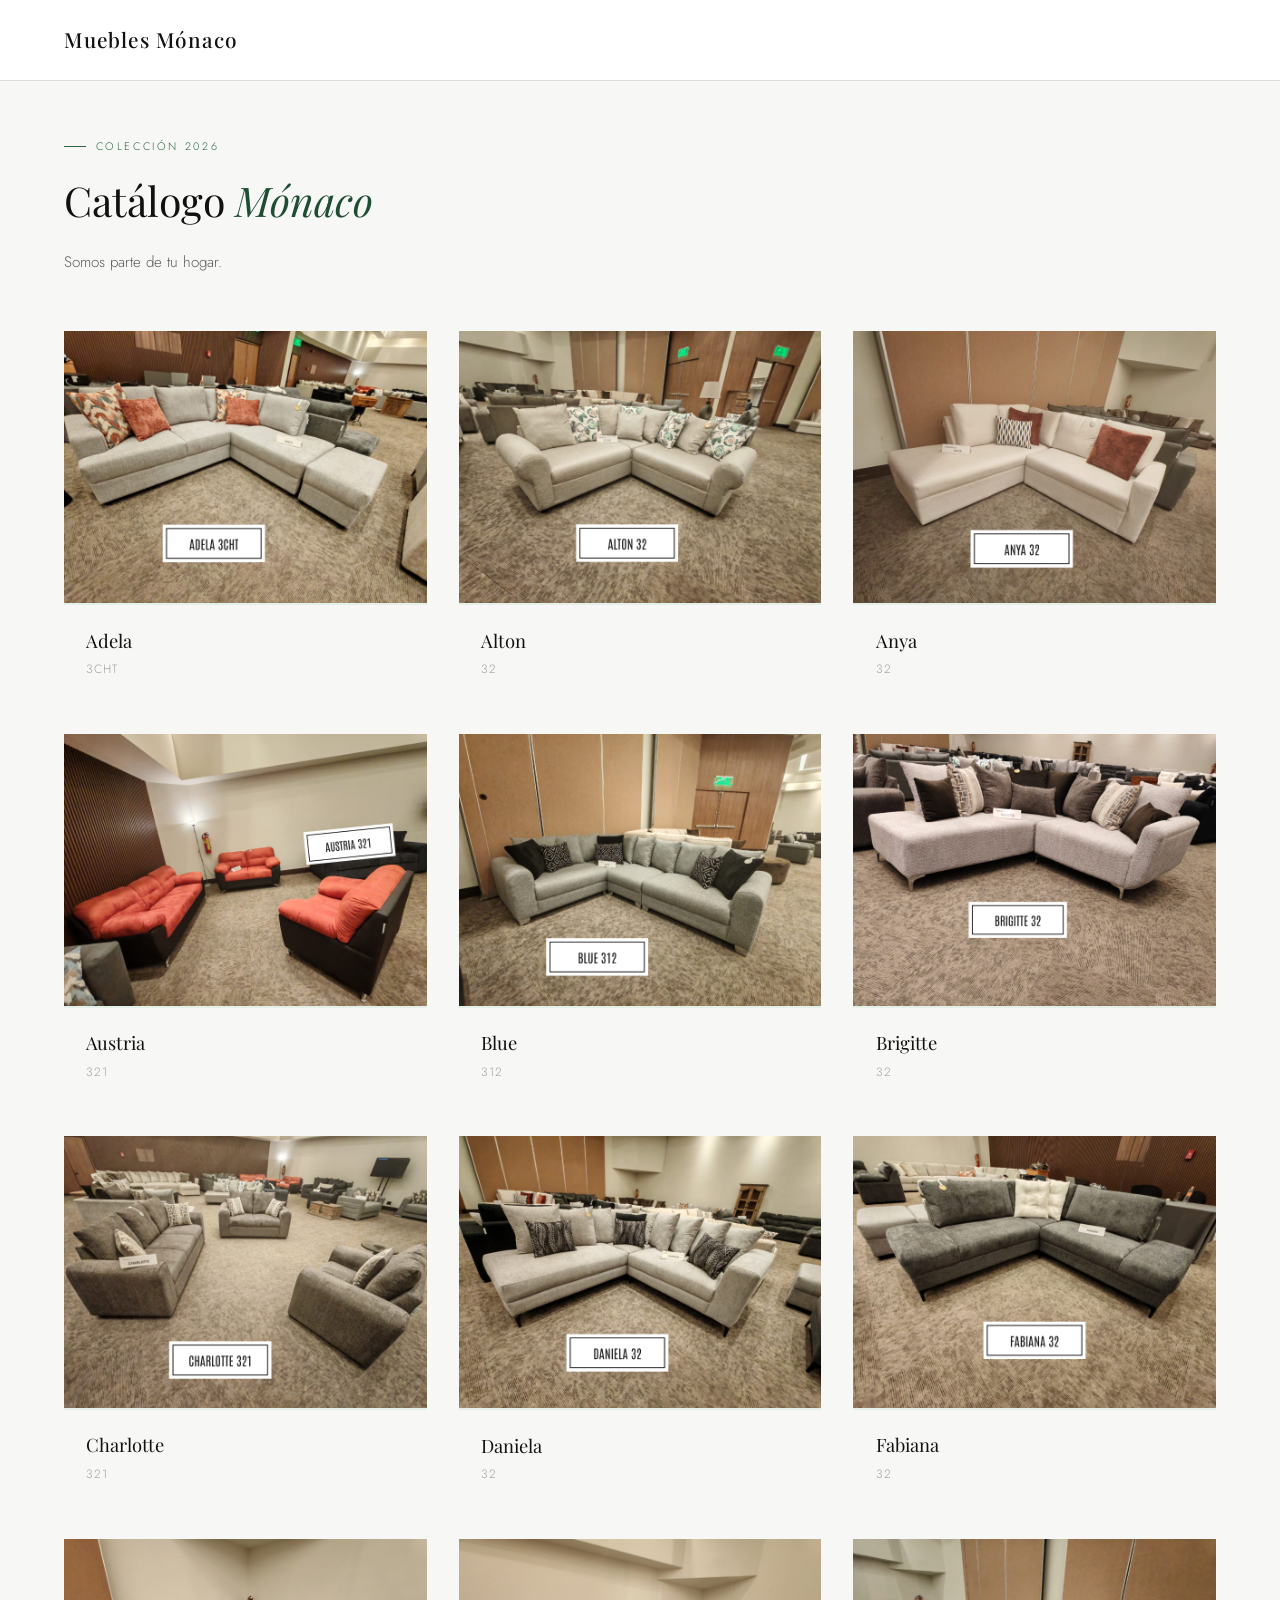
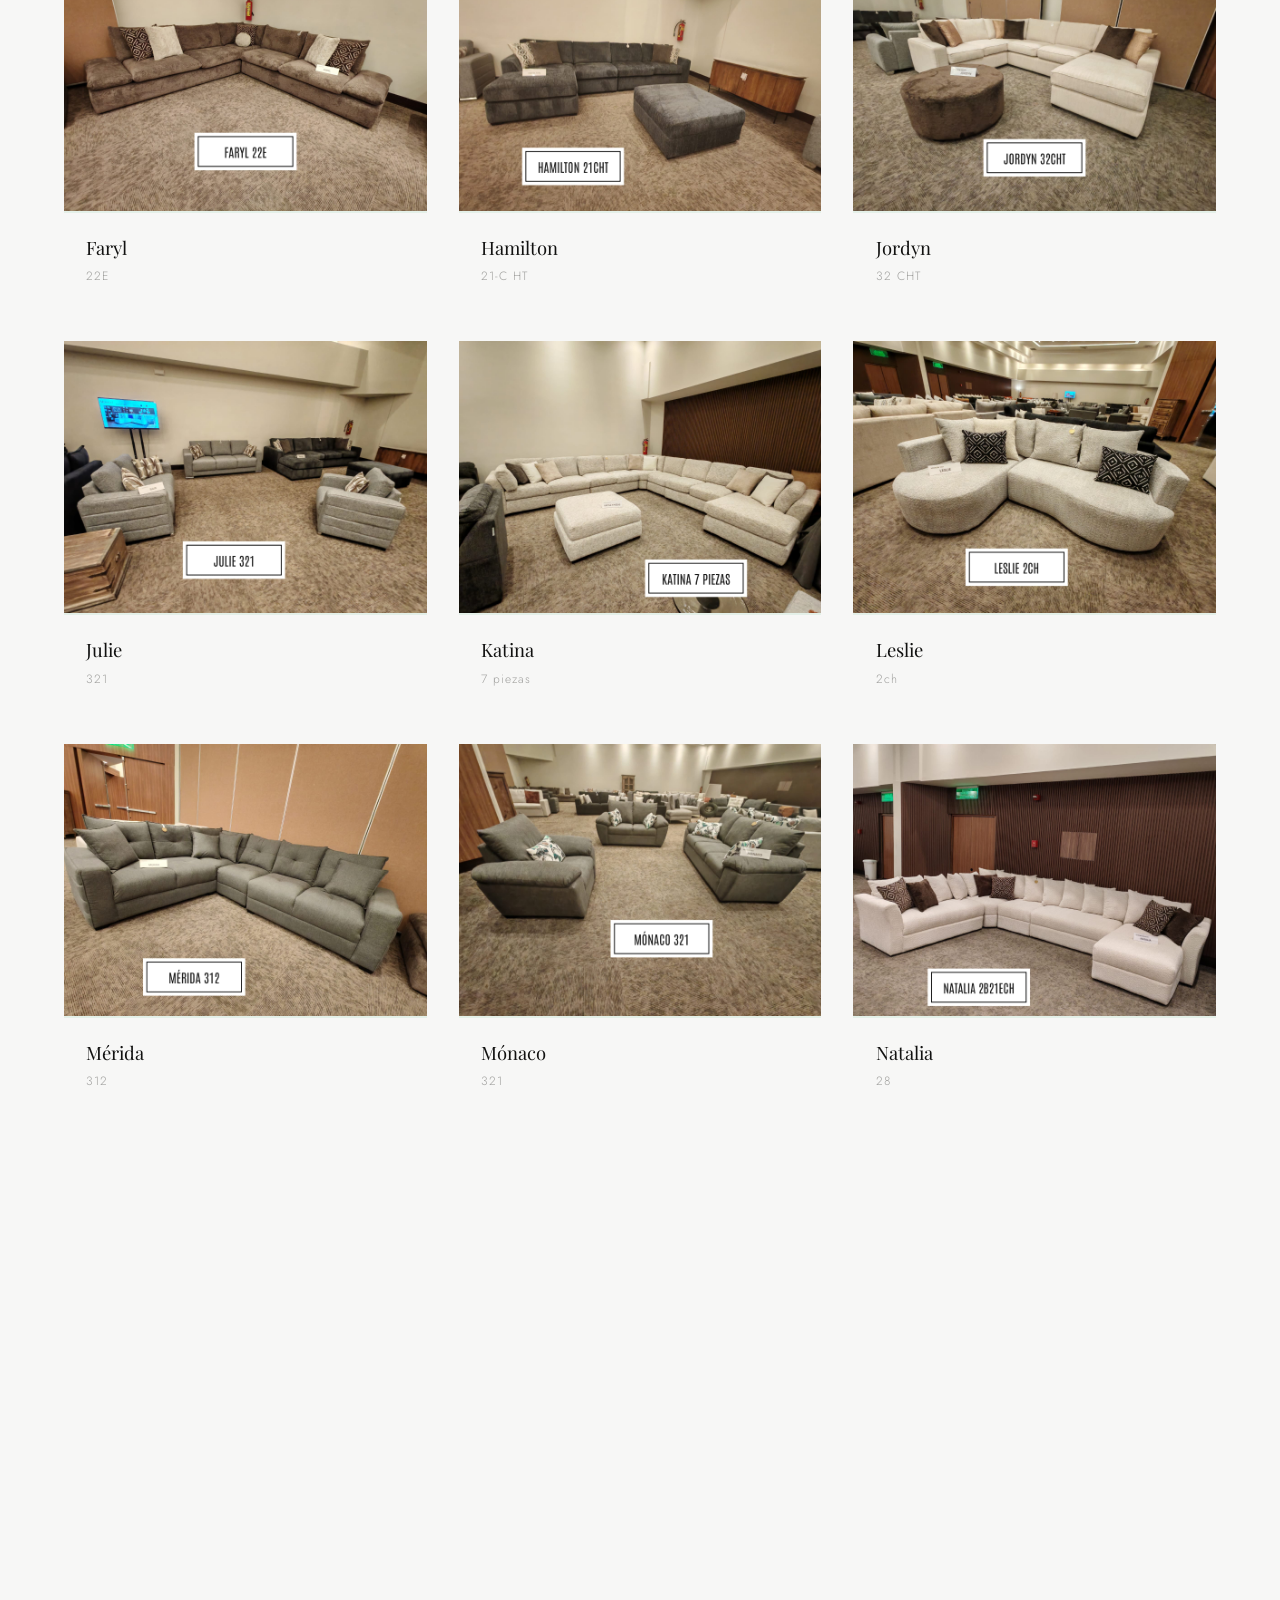
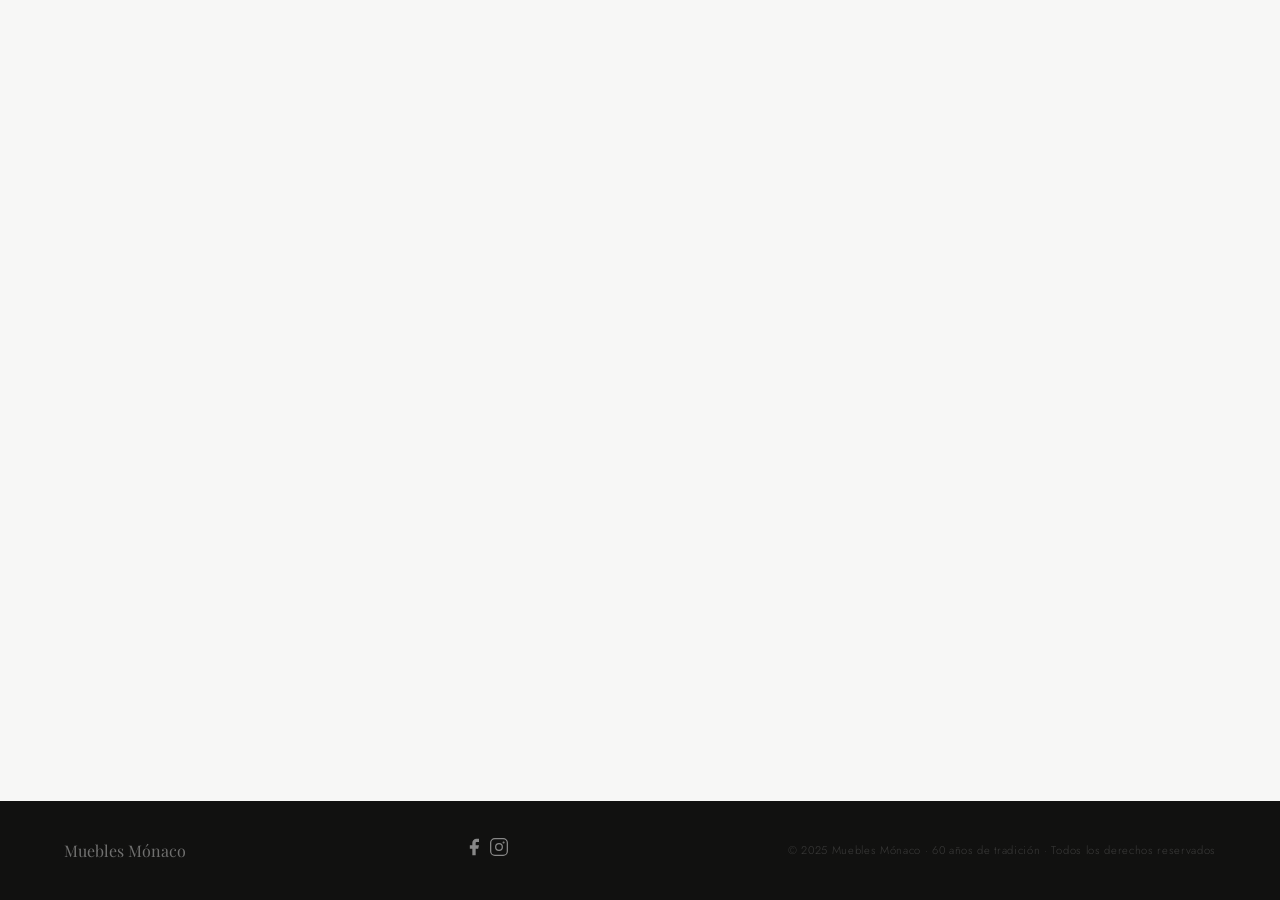
==== catalogo.html @ 95d3cda3 "subir página web" ====
<!DOCTYPE html>
<html lang="es">
<head>
  <meta charset="UTF-8"/>
  <meta name="viewport" content="width=device-width, initial-scale=1.0"/>
  <title>Catálogo — Muebles Mónaco</title>
  <link href="https://fonts.googleapis.com/css2?family=Playfair+Display:ital,wght@0,400;0,500;0,700;1,400;1,500&family=Jost:wght@200;300;400;500&display=swap" rel="stylesheet"/>
  <link rel="stylesheet" href="style.css">
  <style>
    .catalogo-page {
      padding: 8rem 5vw 5rem;
      background: var(--gray50);
    }
    .catalogo-page-header {
      margin-bottom: 3.5rem;
    }
    .productos-grid {
      display: grid;
      grid-template-columns: repeat(3, 1fr);
      gap: 2rem;
    }
    .prod-item {
      background: var(--white);
      overflow: hidden;
      transition: transform 0.3s, box-shadow 0.3s;
    }
    .prod-item:hover {
      transform: translateY(-4px);
      box-shadow: 0 12px 32px rgba(0,0,0,0.1);
    }
    .prod-item img {
      width: 100%;
      aspect-ratio: 4/3;
      object-fit: cover;
      display: block;
      transition: transform 0.5s;
    }
    .prod-item:hover img {
      transform: scale(1.04);
    }
    .prod-item-info {
      padding: 1.2rem 1.4rem 1.4rem;
      border-top: 2px solid var(--g100);
    }
    .prod-item-name {
      font-family: var(--font-display);
      font-size: 1.15rem;
      font-weight: 400;
      color: var(--black);
    }
    .prod-item-sub {
      font-size: 0.75rem;
      color: var(--gray400);
      letter-spacing: 0.08em;
      margin-top: 0.2rem;
    }
    @media (max-width: 900px) {
      .productos-grid { grid-template-columns: repeat(2, 1fr); }
    }
    @media (max-width: 500px) {
      .productos-grid { grid-template-columns: 1fr; }
    }
  </style>
</head>
<body>

  <nav id="navbar" class="scrolled">
    <a href="index.html" class="nav-logo">
      <img src="1776305229606_image.png" alt="Muebles Mónaco"
           onerror="this.style.display='none';this.nextElementSibling.style.display='block'"/>
      <span class="nav-logo-text" style="display:none">Muebles Mónaco</span>
    </a>
    <ul class="nav-links">
      <li><a href="index.html">Inicio</a></li>
      <li><a href="catalogo.html">Catálogo</a></li>
      <li><a href="contacto.html">Contáctanos</a></li>
    </ul>
  </nav>

  <div class="catalogo-page">
    <div class="catalogo-page-header reveal">
      <p class="section-tag">Colección 2026</p>
      <h1 class="section-h">Catálogo <em>Mónaco</em></h1>
      <p style="color:var(--gray600); margin-top:0.8rem; font-size:0.95rem;">
        Somos parte de tu hogar.
      </p>
    </div>

    <div class="productos-grid">

      <div class="prod-item reveal">
        <img src="img/Adela 3CHT.jpeg" alt="Adela 3CHT"/>
        <div class="prod-item-info">
          <div class="prod-item-name">Adela</div>
          <div class="prod-item-sub">3CHT</div>
        </div>
      </div>

      <div class="prod-item reveal d1">
        <img src="img/Alton 32.jpeg" alt="Alton 32"/>
        <div class="prod-item-info">
          <div class="prod-item-name">Alton</div>
          <div class="prod-item-sub">32</div>
        </div>
      </div>

      <div class="prod-item reveal d2">
        <img src="img/Anya 32.jpeg" alt="Anya 32"/>
        <div class="prod-item-info">
          <div class="prod-item-name">Anya</div>
          <div class="prod-item-sub">32</div>
        </div>
      </div>

      <div class="prod-item reveal">
        <img src="img/Austria 321.jpeg" alt="Austria 321"/>
        <div class="prod-item-info">
          <div class="prod-item-name">Austria</div>
          <div class="prod-item-sub">321</div>
        </div>
      </div>

      <div class="prod-item reveal d1">
        <img src="img/Blue 312.jpeg" alt="Blue 312"/>
        <div class="prod-item-info">
          <div class="prod-item-name">Blue</div>
          <div class="prod-item-sub">312</div>
        </div>
      </div>

      <div class="prod-item reveal d2">
        <img src="img/Brigitte 32.jpeg" alt="Brigitte 32"/>
        <div class="prod-item-info">
          <div class="prod-item-name">Brigitte</div>
          <div class="prod-item-sub">32</div>
        </div>
      </div>

      <div class="prod-item reveal">
        <img src="img/Charlotte-321.jpeg" alt="Charlotte 321"/>
        <div class="prod-item-info">
          <div class="prod-item-name">Charlotte</div>
          <div class="prod-item-sub">321</div>
        </div>
      </div>

      <div class="prod-item reveal d1">
        <img src="img/Daniela 32.jpeg" alt="Daniela 32"/>
        <div class="prod-item-info">
          <div class="prod-item-name">Daniela</div>
          <div class="prod-item-sub">32</div>
        </div>
      </div>

      <div class="prod-item reveal d2">
        <img src="img/Fabiana 32.jpeg" alt="Fabiana 32"/>
        <div class="prod-item-info">
          <div class="prod-item-name">Fabiana</div>
          <div class="prod-item-sub">32</div>
        </div>
      </div>

      <div class="prod-item reveal">
        <img src="img/Faryl 22E.jpeg" alt="Faryl 22E"/>
        <div class="prod-item-info">
          <div class="prod-item-name">Faryl</div>
          <div class="prod-item-sub">22E</div>
        </div>
      </div>

      <div class="prod-item reveal d1">
        <img src="img/Hamilton-21-CHT.jpeg" alt="Hamilton 21-C HT"/>
        <div class="prod-item-info">
          <div class="prod-item-name">Hamilton</div>
          <div class="prod-item-sub">21-C HT</div>
        </div>
      </div>

      <div class="prod-item reveal d2">
        <img src="img/Jordyn 32 CHT.jpeg" alt="Jordyn 32 CHT"/>
        <div class="prod-item-info">
          <div class="prod-item-name">Jordyn</div>
          <div class="prod-item-sub">32 CHT</div>
        </div>
      </div>

      <div class="prod-item reveal">
        <img src="img/Julie 321.jpeg" alt="Julie 321"/>
        <div class="prod-item-info">
          <div class="prod-item-name">Julie</div>
          <div class="prod-item-sub">321</div>
        </div>
      </div>

      <div class="prod-item reveal d1">
        <img src="img/Katina 7 piezas.jpeg" alt="Katina 7 piezas"/>
        <div class="prod-item-info">
          <div class="prod-item-name">Katina</div>
          <div class="prod-item-sub">7 piezas</div>
        </div>
      </div>

      <div class="prod-item reveal d2">
        <img src="img/Leslie-2ch.jpeg" alt="Leslie 2ch"/>
        <div class="prod-item-info">
          <div class="prod-item-name">Leslie</div>
          <div class="prod-item-sub">2ch</div>
        </div>
      </div>

      <div class="prod-item reveal">
        <img src="img/Merida 312.jpeg" alt="Merida 312"/>
        <div class="prod-item-info">
          <div class="prod-item-name">Mérida</div>
          <div class="prod-item-sub">312</div>
        </div>
      </div>

      <div class="prod-item reveal d1">
        <img src="img/Mónaco 321.jpeg" alt="Mónaco 321"/>
        <div class="prod-item-info">
          <div class="prod-item-name">Mónaco</div>
          <div class="prod-item-sub">321</div>
        </div>
      </div>

      <div class="prod-item reveal d2">
        <img src="img/Natalia 2B.jpeg" alt="Natalia 28"/>
        <div class="prod-item-info">
          <div class="prod-item-name">Natalia</div>
          <div class="prod-item-sub">28</div>
        </div>
      </div>

      <div class="prod-item reveal">
        <img src="img/Nora 32.jpeg" alt="Nora 32"/>
        <div class="prod-item-info">
          <div class="prod-item-name">Nora</div>
          <div class="prod-item-sub">32</div>
        </div>
      </div>

      <div class="prod-item reveal d1">
        <img src="img/Nuria 32.jpeg" alt="Nuria 32"/>
        <div class="prod-item-info">
          <div class="prod-item-name">Nuria</div>
          <div class="prod-item-sub">32</div>
        </div>
      </div>

      <div class="prod-item reveal">
        <img src="img/Paris 32.jpeg" alt="Paris 32"/>
        <div class="prod-item-info">
          <div class="prod-item-name">Paris</div>
          <div class="prod-item-sub">32</div>
        </div>
      </div>

      <div class="prod-item reveal d1">
        <img src="img/Peralta 321.jpeg" alt="Peralta 321"/>
        <div class="prod-item-info">
          <div class="prod-item-name">Peralta</div>
          <div class="prod-item-sub">321</div>
        </div>
      </div>

      <div class="prod-item reveal d2">
        <img src="img/Selene 32.jpeg" alt="Selene 32"/>
        <div class="prod-item-info">
          <div class="prod-item-name">Selene</div>
          <div class="prod-item-sub">32</div>
        </div>
      </div>

      <div class="prod-item reveal">
        <img src="img/Sky 321.jpeg" alt="Sky 321"/>
        <div class="prod-item-info">
          <div class="prod-item-name">Sky</div>
          <div class="prod-item-sub">321</div>
        </div>
      </div>

      <div class="prod-item reveal d1">
        <img src="img/Stella 3CH.jpeg" alt="Stella 3CH"/>
        <div class="prod-item-info">
          <div class="prod-item-name">Stella</div>
          <div class="prod-item-sub">3CH</div>
        </div>
      </div>

      <div class="prod-item reveal d2">
        <img src="img/Victoria 33.jpeg" alt="Victoria 33"/>
        <div class="prod-item-info">
          <div class="prod-item-name">Victoria</div>
          <div class="prod-item-sub">33</div>
        </div>
      </div>

    </div>
  </div>

  <footer>
    <div class="foot-logo">
      <img src="1776305229606_image.png" alt="Muebles Mónaco"
           onerror="this.style.display='none';this.nextElementSibling.style.display='block'"/>
      <span class="foot-logo-txt" style="display:none">Muebles Mónaco</span>
    </div>
    <div class="foot-social">
      <a href="https://facebook.com/mueblesmonaco" target="_blank">
        <svg viewBox="0 0 24 24" width="20" fill="white" opacity="0.5">
          <path d="M18 2h-3a5 5 0 00-5 5v3H7v4h3v8h4v-8h3l1-4h-4V7a1 1 0 011-1h3z"/>
        </svg>
      </a>
      <a href="https://instagram.com/mueblesmonaco" target="_blank">
        <svg viewBox="0 0 24 24" width="20" fill="none" stroke="white" stroke-width="1.5" opacity="0.5">
          <rect x="2" y="2" width="20" height="20" rx="5"/>
          <circle cx="12" cy="12" r="4"/>
          <circle cx="17.5" cy="6.5" r="0.5" fill="white"/>
        </svg>
      </a>
    </div>
    <p class="foot-copy">© 2025 Muebles Mónaco · 60 años de tradición · Todos los derechos reservados</p>
  </footer>

  <script>
    const navbar = document.getElementById('navbar');
    window.addEventListener('scroll', () => {
      navbar.classList.toggle('scrolled', window.scrollY > 60);
    });
    const obs = new IntersectionObserver(entries => {
      entries.forEach(e => {
        if (e.isIntersecting) { e.target.classList.add('visible'); obs.unobserve(e.target); }
      });
    }, { threshold: 0.1 });
    document.querySelectorAll('.reveal').forEach(el => obs.observe(el));
  </script>

</body>
</html>
---- style.css ----
:root {
      --g900: #0f2318;
      --g800: #1a3a28;
      --g700: #1f4d32;
      --g600: #2d6642;
      --g500: #3a7d52;
      --g400: #5a9e72;
      --g200: #b4d4be;
      --g100: #e4f0e8;
      --g050: #f4f9f5;
      --gray50: #f7f7f6;
      --gray100: #efefed;
      --gray200: #dedcda;
      --gray400: #a0a09e;
      --gray600: #5c5c5a;
      --gray800: #2a2a28;
      --black: #111110;
      --font-display: 'Playfair Display', serif;
      --font-body: 'Jost', sans-serif;
      --ease: cubic-bezier(0.4, 0, 0.2, 1);
      --ease-out: cubic-bezier(0, 0, 0.2, 1);
    }
    *, *::before, *::after { margin: 0; padding: 0; box-sizing: border-box; }
    html { scroll-behavior: smooth; }
    body {
      background: var(--white);
      color: var(--black);
      font-family: var(--font-body);
      font-weight: 300;
      line-height: 1.7;
      overflow-x: hidden;
    }
    img { display: block; max-width: 100%; }
    a { text-decoration: none; color: inherit; }

    /* CURSOR */
    .cursor {
      width: 8px; height: 8px;
      background: var(--g600);
      border-radius: 50%;
      position: fixed;
      pointer-events: none;
      z-index: 9999;
      transform: translate(-50%, -50%);
      transition: width 0.25s var(--ease), height 0.25s var(--ease), background 0.25s;
    }
    .cursor.grow { width: 40px; height: 40px; background: rgba(42,102,66,0.15); }

    /* NAV */
    nav {
      position: fixed; top: 0; left: 0; right: 0;
      z-index: 500;
      display: flex; align-items: center; justify-content: space-between;
      padding: 1.4rem 5vw;
      background: rgba(255,255,255,0.97);
      box-shadow: 0 1px 0 var(--gray200);
      transition: background 0.4s, box-shadow 0.4s, padding 0.4s;
    }
    nav.scrolled {
      background: rgba(255,255,255,0.97);
      backdrop-filter: blur(16px);
      box-shadow: 0 1px 0 var(--gray200);
      padding: 0.85rem 5vw;
    }
    .nav-logo img { height: 42px; width: auto; filter: brightness(0) invert(1);}
    .nav-logo-text {
      font-family: var(--font-display);
      font-size: 1.3rem;
      font-weight: 500;
      color: var(--white);
      letter-spacing: 0.04em;
    }
    nav.scrolled .nav-logo-text { color: var(--g800); }
    .nav-links { display: flex; gap: 3rem; list-style: none; }
    .nav-links a {
      font-size: 0.76rem;
      font-weight: 400;
      letter-spacing: 0.18em;
      text-transform: uppercase;
      color: rgba(255,255,255,0.85);
      transition: color 0.25s;
      position: relative;
    }
    nav.scrolled .nav-links a { color: var(--gray600); }
    .nav-links a::after {
      content: '';
      position: absolute; bottom: -4px; left: 0;
      width: 0; height: 1px;
      background: var(--g500);
      transition: width 0.3s var(--ease);
    }
    .nav-links a:hover { color: var(--g400); }
    nav.scrolled .nav-links a:hover { color: var(--g600); }
    .nav-links a:hover::after { width: 100%; }

    /* HERO */
    #inicio {
      height: 100vh; min-height: 620px;
      position: relative;
      display: flex; align-items: flex-end;
      overflow: hidden;
    }
    .hero-bg {
      position: absolute; inset: 0;
      background: var(--g900);
      /* ✏️ REEMPLAZAR: background: url('tu-sala.jpg') center/cover no-repeat; */
    }
    .hero-bg::before {
      content: '';
      position: absolute; inset: 0;
      background:
        radial-gradient(ellipse 60% 55% at 70% 35%, rgba(58,125,82,0.2) 0%, transparent 70%),
        radial-gradient(ellipse 50% 60% at 15% 85%, rgba(15,35,24,0.7) 0%, transparent 60%);
    }
    /* Líneas decorativas verticales (reemplazadas por foto) */
    .hero-lines {
      position: absolute; inset: 0;
      display: flex; align-items: stretch;
      pointer-events: none;
    }
    .hero-lines span {
      flex: 1;
      border-right: 1px solid rgba(255,255,255,0.03);
    }
    /* Frase central mientras no hay foto */
    .hero-no-img {
      position: absolute; inset: 0;
      display: flex; align-items: center; justify-content: center;
      pointer-events: none;
    }
    .hero-no-img svg { width: 90px; opacity: 0.05; }

    .hero-overlay {
      position: absolute; bottom: 0; left: 0; right: 0;
      height: 70%;
      background: linear-gradient(to top, rgba(8,18,12,0.92) 0%, transparent 100%);
    }
    .hero-content {
      position: relative; z-index: 2;
      padding: 0 8vw 7vh;
      width: 100%;
      display: grid;
      grid-template-columns: 1fr auto;
      align-items: flex-end;
      gap: 2rem;
    }
    .hero-eyebrow {
      font-size: 0.7rem;
      letter-spacing: 0.28em;
      text-transform: uppercase;
      color: var(--g400);
      margin-bottom: 1.2rem;
      display: flex; align-items: center; gap: 0.8rem;
    }
    .hero-eyebrow::before { content: ''; width: 28px; height: 1px; background: var(--g400); }
    .hero-title {
      font-family: var(--font-display);
      font-size: clamp(2.8rem, 6vw, 6.2rem);
      font-weight: 400;
      line-height: 1.04;
      color: #ffffff;
      -webkit-text-stroke: 0.2px black;
    }
    .hero-title em { font-style: italic; color: var(--g400); }
    .hero-sub {
      font-size: 0.92rem;
      color: rgba(255,255,255,0.5);
      margin-top: 1.2rem;
      max-width: 420px;
      line-height: 1.85;
    }
    .hero-right {
      display: flex; flex-direction: column;
      align-items: flex-end; gap: 1.8rem;
    }
    .hero-badge {
      text-align: center;
      border: 1px solid rgba(90,158,114,0.3);
      padding: 1.2rem 1.6rem;
    }
    .hero-badge-num {
      font-family: var(--font-display);
      font-size: 3.2rem;
      font-weight: 700;
      color: var(--g400);
      line-height: 1;
    }
    .hero-badge-txt {
      font-size: 0.65rem;
      letter-spacing: 0.2em;
      text-transform: uppercase;
      color: rgba(255,255,255,0.4);
      margin-top: 0.3rem;
    }
    .btn-outline {
      display: inline-flex; align-items: center; gap: 0.8rem;
      padding: 0.9rem 2rem;
      border: 1px solid var(--g500);
      background: var(--g600);
      color: var(--white);
      font-family: var(--font-body);
      font-size: 0.74rem;
      letter-spacing: 0.18em;
      text-transform: uppercase;
      transition: background 0.3s, border-color 0.3s;
      white-space: nowrap;
    }
    .btn-outline:hover { background: var(--g600); border-color: var(--g600); }
    .btn-outline svg { width: 14px; stroke: currentColor; fill: none; transition: transform 0.3s; }
    .btn-outline:hover svg { transform: translateX(4px); }
    .scroll-hint {
      position: absolute; bottom: 2.2rem; left: 50%;
      transform: translateX(-50%);
      z-index: 2;
      display: flex; flex-direction: column; align-items: center; gap: 0.4rem;
      animation: pulse-down 2s infinite;
    }
    .scroll-hint span { font-size: 0.62rem; letter-spacing: 0.22em; text-transform: uppercase; color: rgba(255,255,255,0.25); }
    .scroll-hint svg { width: 16px; stroke: rgba(255,255,255,0.25); fill: none; }
    @keyframes pulse-down {
      0%, 100% { transform: translateX(-50%) translateY(0); opacity: 0.7; }
      50% { transform: translateX(-50%) translateY(7px); opacity: 1; }
    }

    /* STRIP */
    .strip {
      background: var(--g800);
      padding: 1.6rem 5vw;
      display: flex; align-items: center; justify-content: center;
      gap: 3.5rem; flex-wrap: wrap;
    }
    .strip-item { display: flex; align-items: center; gap: 1rem; }
    .strip-item strong {
      font-family: var(--font-display);
      font-size: 1.7rem;
      color: var(--white);
    }
    .strip-item span {
      font-size: 0.7rem;
      letter-spacing: 0.14em;
      text-transform: uppercase;
      color: var(--g400);
      line-height: 1.5;
    }
    .strip-sep { width: 1px; height: 30px; background: rgba(255,255,255,0.1); }

    /* ACERCA */
    #acerca {
      display: grid;
      grid-template-columns: 1fr 1fr;
      min-height: 90vh;
    }
    .about-img-side {
      position: relative; overflow: hidden;
      background: var(--g100);
    }
    .about-img-side::after {
      content: '';
      position: absolute; top: 8%; right: 0;
      width: 3px; height: 84%;
      background: linear-gradient(to bottom, transparent, var(--g500), transparent);
    }
    .about-ph {
      width: 100%; height: 100%; min-height: 500px;
      display: flex; flex-direction: column;
      align-items: center; justify-content: center; gap: 1rem;
      background: linear-gradient(145deg, var(--g050), var(--g100));
      color: var(--g400); font-size: 0.72rem;
      letter-spacing: 0.12em; text-transform: uppercase;
    }
    .about-ph svg { width: 44px; opacity: 0.35; }
    .about-txt {
      padding: 8vw 6vw;
      display: flex; flex-direction: column; justify-content: center;
    }
    .section-tag {
      display: inline-flex; align-items: center; gap: 0.6rem;
      font-size: 0.68rem;
      letter-spacing: 0.24em;
      text-transform: uppercase;
      color: var(--g600);
      margin-bottom: 1.4rem;
    }
    .section-tag::before { content: ''; width: 22px; height: 1px; background: var(--g600); }
    .section-h {
      font-family: var(--font-display);
      font-size: clamp(2rem, 3.2vw, 3.4rem);
      font-weight: 400;
      line-height: 1.12;
      margin-bottom: 1.6rem;
    }
    .section-h em { font-style: italic; color: var(--g700); }
    .green-rule { width: 36px; height: 2px; background: var(--g500); margin-bottom: 1.8rem; }
    .about-txt p { color: var(--gray600); font-size: 0.96rem; line-height: 1.85; margin-bottom: 1rem; }
    .stats-row {
      display: grid; grid-template-columns: repeat(3,1fr);
      gap: 1.5rem;
      margin-top: 2.4rem;
      padding-top: 2rem;
      border-top: 1px solid var(--gray100);
    }
    .stat-n { font-family: var(--font-display); font-size: 2.5rem; font-weight: 500; color: var(--g700); line-height: 1; }
    .stat-l { font-size: 0.68rem; letter-spacing: 0.12em; text-transform: uppercase; color: var(--gray400); margin-top: 0.3rem; }

    /* CATÁLOGO */
    #catalogo { background: var(--gray50); padding: 7rem 5vw; }
    .cat-head {
      display: flex; align-items: flex-end; justify-content: space-between;
      margin-bottom: 4rem; gap: 2rem; flex-wrap: wrap;
    }
    .cat-head p { color: var(--gray600); font-size: 0.94rem; margin-top: 0.8rem; max-width: 400px; line-height: 1.8; }
    .cat-grid {
      display: grid;
      grid-template-columns: 1.35fr 1fr 1fr;
      grid-template-rows: auto auto;
      gap: 3px;
    }
    .pcard {
      position: relative; overflow: hidden;
      background: var(--gray200);
    }
    .pcard:first-child { grid-row: span 2; }
    .pcard-ph {
      width: 100%; min-height: 250px;
      display: flex; flex-direction: column;
      align-items: center; justify-content: center; gap: 0.8rem;
      background: linear-gradient(135deg, var(--gray100), var(--gray200));
      color: var(--gray400); font-size: 0.7rem;
      letter-spacing: 0.1em; text-transform: uppercase;
      transition: transform 0.7s var(--ease);
    }
    .pcard:first-child .pcard-ph { min-height: 524px; }
    .pcard:hover .pcard-ph { transform: scale(1.04); }
    .pcard-ph svg { width: 34px; opacity: 0.3; }
    .pcard-info {
      position: absolute; bottom: 0; left: 0; right: 0;
      padding: 2.4rem 1.6rem 1.6rem;
      background: linear-gradient(to top, rgba(8,18,12,0.85) 0%, transparent 100%);
      transform: translateY(6px);
      transition: transform 0.35s var(--ease);
    }
    .pcard:hover .pcard-info { transform: none; }
    .pcard-name { font-family: var(--font-display); font-size: 1.2rem; color: var(--white); font-weight: 400; }
    .pcard-sub { font-size: 0.73rem; color: rgba(255,255,255,0.55); margin-top: 0.15rem; }
    .pcard-badge {
      display: inline-block; margin-top: 0.6rem;
      padding: 0.2rem 0.7rem;
      background: var(--g600); color: var(--white);
      font-size: 0.62rem; letter-spacing: 0.14em; text-transform: uppercase;
    }

    /* BANNER */
    .green-band {
      background: var(--g800);
      padding: 5rem 8vw;
      display: grid; grid-template-columns: 1fr 1fr;
      gap: 5rem; align-items: center;
    }
    .band-quote {
      font-family: var(--font-display);
      font-size: clamp(1.5rem, 2.4vw, 2.5rem);
      font-weight: 400;
      font-style: italic;
      color: var(--white);
      line-height: 1.35;
      padding-left: 1.6rem;
      border-left: 3px solid var(--g400);
    }
    .band-vals { display: flex; flex-direction: column; gap: 1.6rem; }
    .bval { display: flex; gap: 1.2rem; align-items: flex-start; }
    .bval-icon {
      width: 38px; height: 38px; flex-shrink: 0;
      border: 1px solid rgba(90,158,114,0.3);
      display: flex; align-items: center; justify-content: center;
    }
    .bval-icon svg { width: 16px; stroke: var(--g400); fill: none; }
    .bval strong { display: block; font-size: 0.76rem; letter-spacing: 0.1em; text-transform: uppercase; color: var(--white); margin-bottom: 0.2rem; }
    .bval span { font-size: 0.84rem; color: var(--g200); }

    /* CONTACTO */
    #contacto { display: grid; grid-template-columns: 1fr 1fr; min-height: 70vh; }
    .contact-l {
      padding: 7rem 6vw;
      background: var(--white);
      display: flex; flex-direction: column; justify-content: center;
    }
    .contact-l > p { color: var(--gray600); font-size: 0.95rem; margin: 1rem 0 3rem; max-width: 360px; line-height: 1.85; }
    .clist { display: flex; flex-direction: column; gap: 2rem; }
    .crow { display: flex; gap: 1.2rem; align-items: flex-start; }
    .cicon {
      width: 44px; height: 44px; flex-shrink: 0;
      background: var(--g050); border: 1px solid var(--g100);
      display: flex; align-items: center; justify-content: center;
      transition: background 0.25s;
    }
    .crow:hover .cicon { background: var(--g100); }
    .cicon svg { width: 18px; stroke: var(--g600); fill: none; }
    .cdet strong { display: block; font-size: 0.66rem; letter-spacing: 0.18em; text-transform: uppercase; color: var(--g600); margin-bottom: 0.25rem; }
    .cdet span { font-size: 0.94rem; color: var(--gray800); }
    .contact-r {
      background: var(--g900);
      position: relative; overflow: hidden;
      display: flex; align-items: center; justify-content: center;
    }
    .map-ph2 {
      display: flex; flex-direction: column;
      align-items: center; justify-content: center; gap: 1rem;
      color: rgba(255,255,255,0.15);
      font-size: 0.7rem; letter-spacing: 0.14em; text-transform: uppercase;
      text-align: center; padding: 3rem;
    }
    .map-ph2 svg { width: 44px; opacity: 0.15; }
    .map-ph2 small { font-size: 0.64rem; color: rgba(255,255,255,0.08); margin-top: 0.4rem; display: block; }
    .contact-r::before {
      content: ''; position: absolute; top: 12%; right: 12%;
      width: 160px; height: 160px; border-radius: 50%;
      border: 1px solid rgba(90,158,114,0.1);
    }
    .contact-r::after {
      content: ''; position: absolute; bottom: 18%; left: 18%;
      width: 90px; height: 90px; border-radius: 50%;
      border: 1px solid rgba(90,158,114,0.07);
    }

    /* FOOTER */
    footer {
      background: var(--black);
      padding: 2.2rem 5vw;
      display: flex; align-items: center; justify-content: space-between;
      flex-wrap: wrap; gap: 1rem;
    }
    .foot-logo img { height: 30px; filter: brightness(0) invert(1) opacity(0.6); }
    .foot-logo-txt { font-family: var(--font-display); font-size: 1rem; color: rgba(255,255,255,0.4); }
    .foot-copy { font-size: 0.7rem; letter-spacing: 0.06em; color: rgba(255,255,255,0.18); }

    /* REVEAL */
    .reveal { opacity: 0; transform: translateY(26px); transition: opacity 0.8s var(--ease-out), transform 0.8s var(--ease-out); }
    .reveal.d1 { transition-delay: 0.1s; }
    .reveal.d2 { transition-delay: 0.2s; }
    .reveal.d3 { transition-delay: 0.3s; }
    .reveal.visible { opacity: 1; transform: none; }

    /* RESPONSIVE */
    @media (max-width: 960px) {
      #acerca, #contacto { grid-template-columns: 1fr; }
      .about-ph { min-height: 320px; }
      .cat-grid { grid-template-columns: 1fr 1fr; }
      .pcard:first-child { grid-row: span 1; }
      .pcard:first-child .pcard-ph { min-height: 250px; }
      .hero-content { grid-template-columns: 1fr; }
      .hero-right { align-items: flex-start; flex-direction: row; }
      .green-band { grid-template-columns: 1fr; gap: 2.5rem; }
    }
    @media (max-width: 600px) {
      .nav-links { gap: 1.6rem; }
      .nav-links a { font-size: 0.7rem; }
      .cat-grid { grid-template-columns: 1fr; }
      .stats-row { grid-template-columns: 1fr 1fr; }
      .strip { gap: 2rem; justify-content: flex-start; padding: 1.4rem 6vw; }
    }
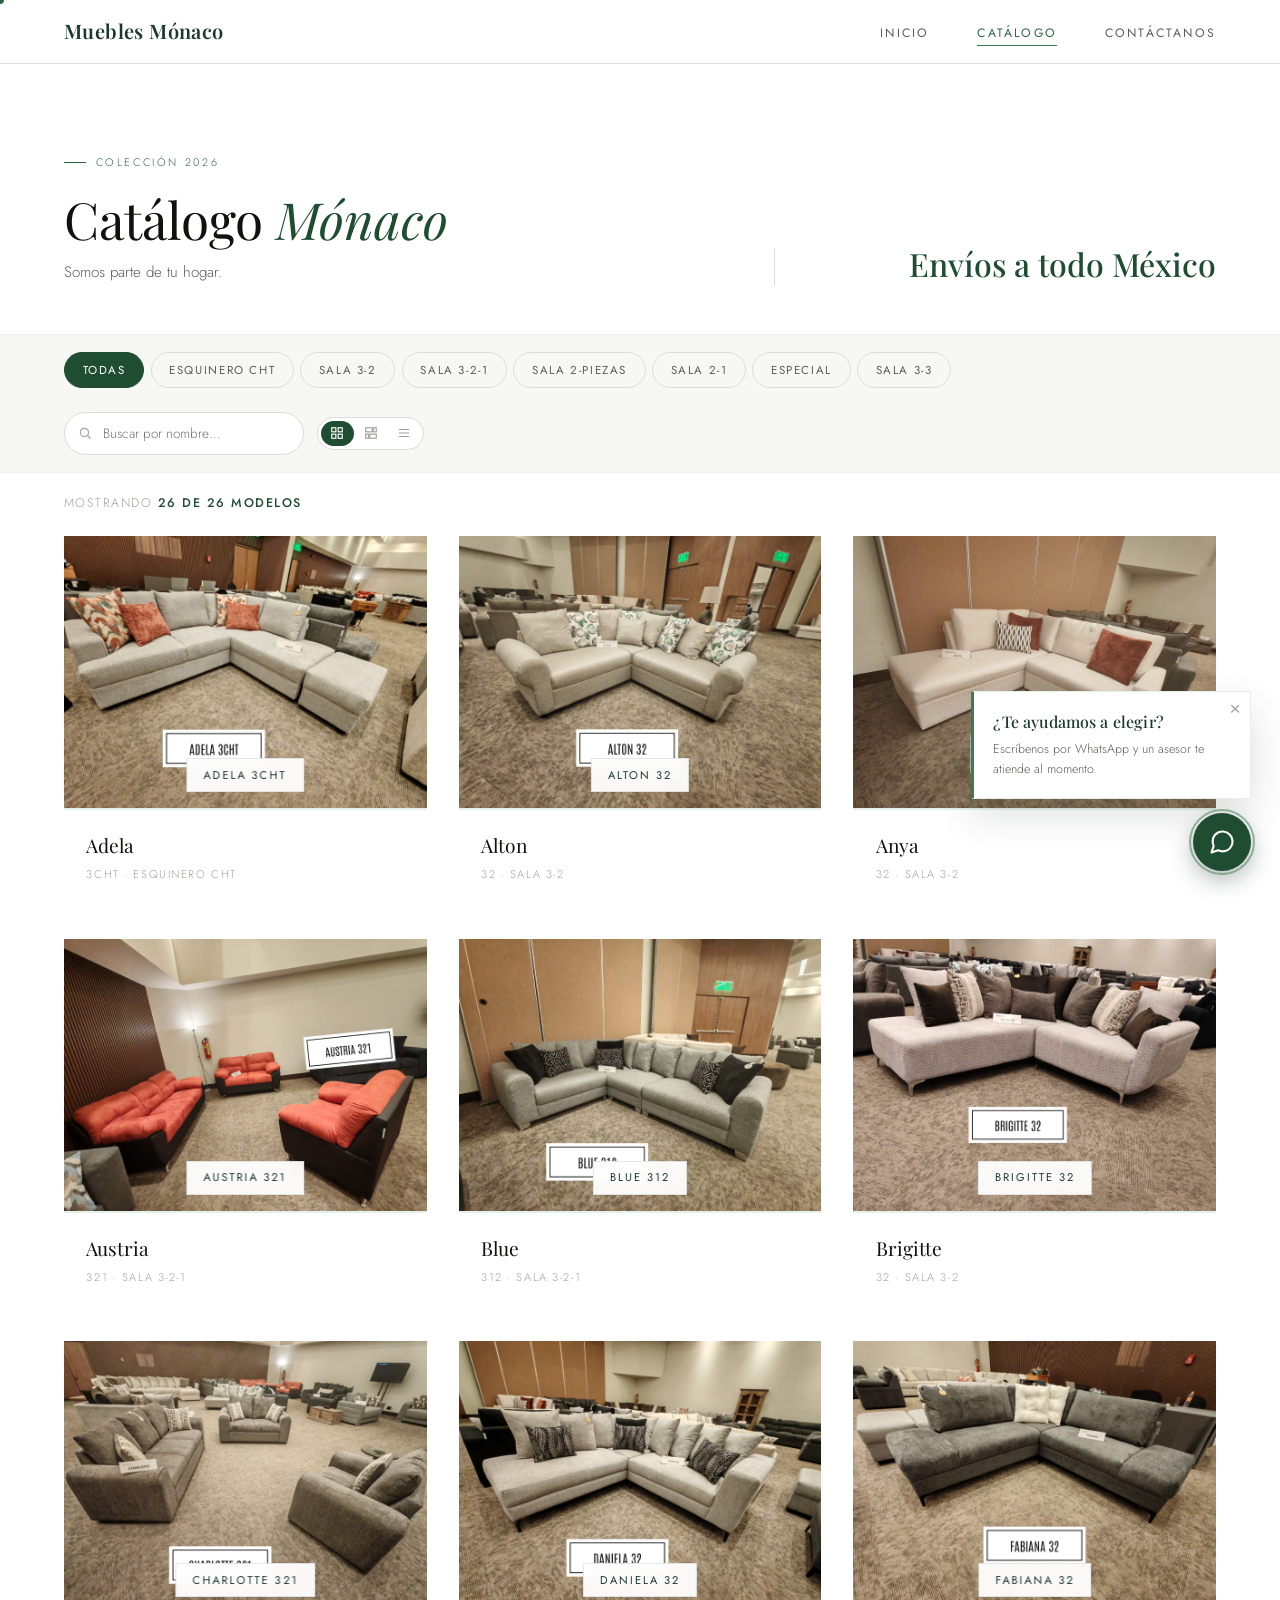
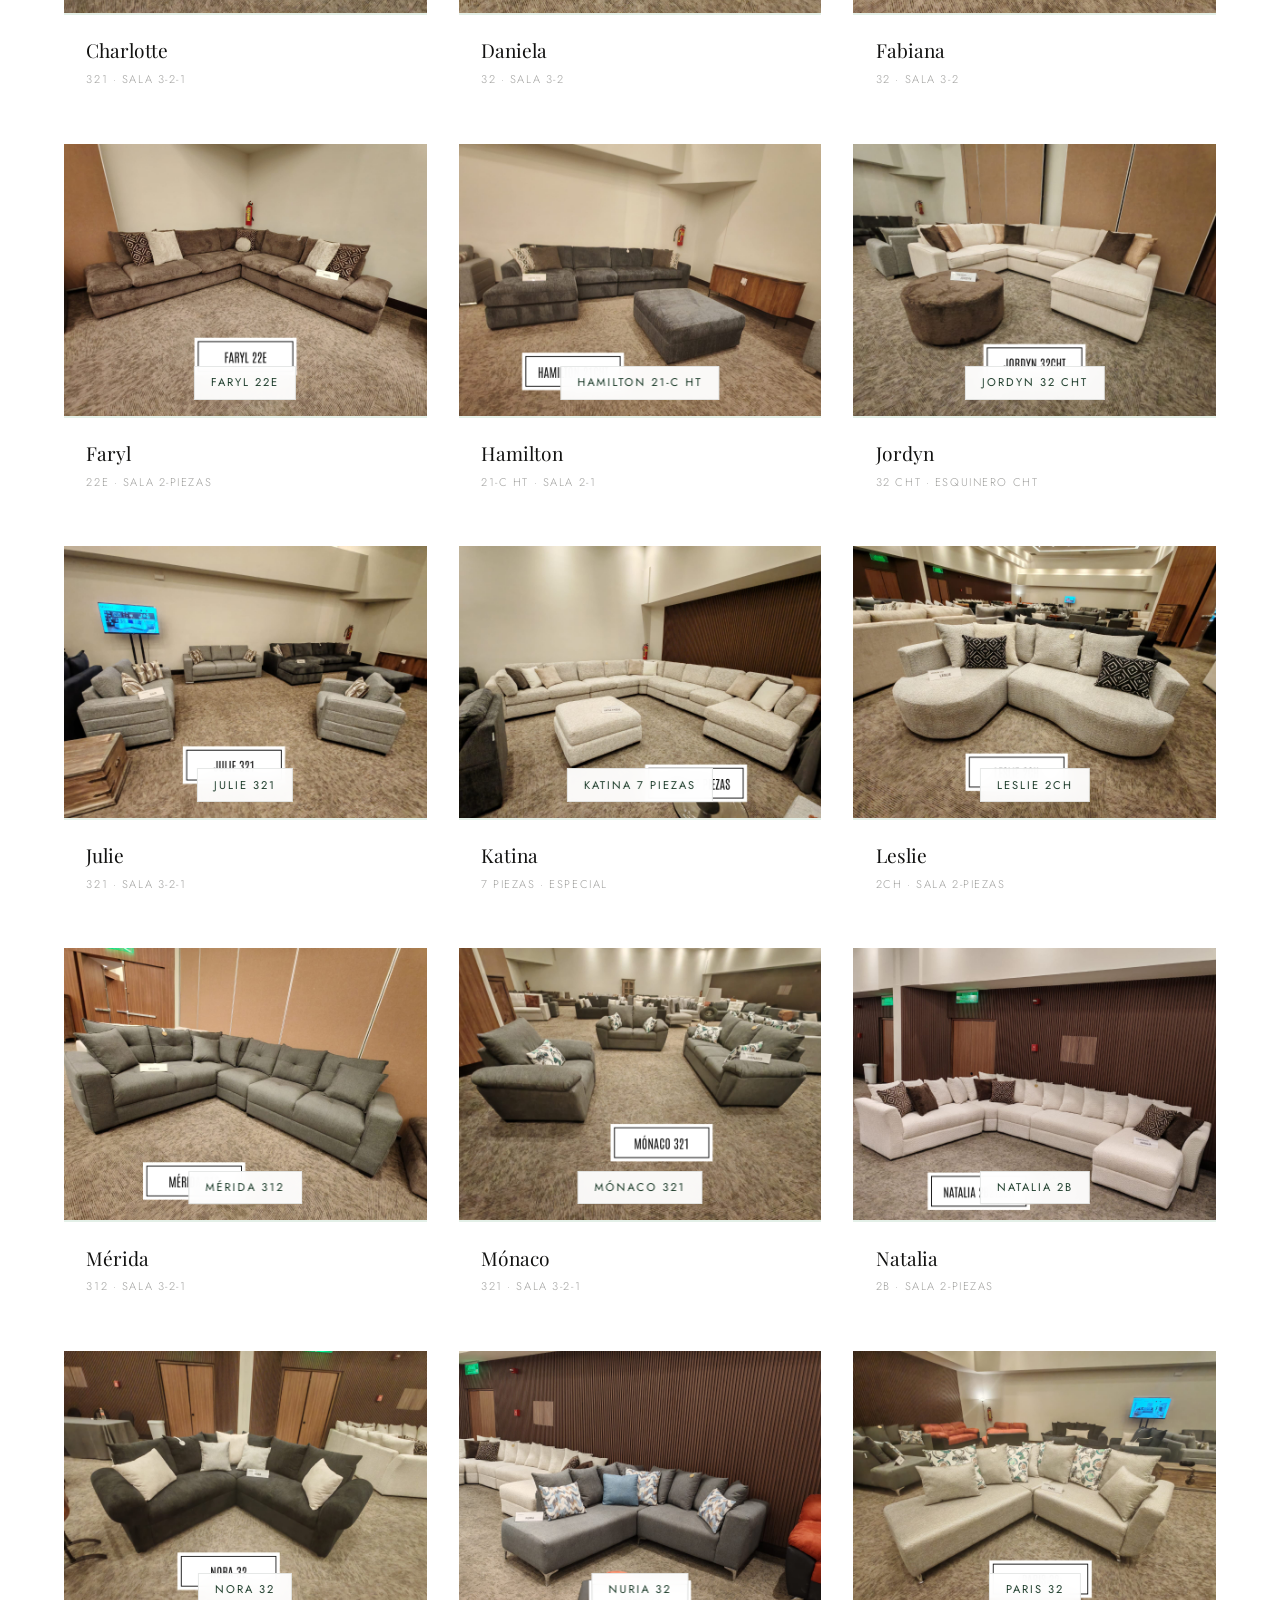
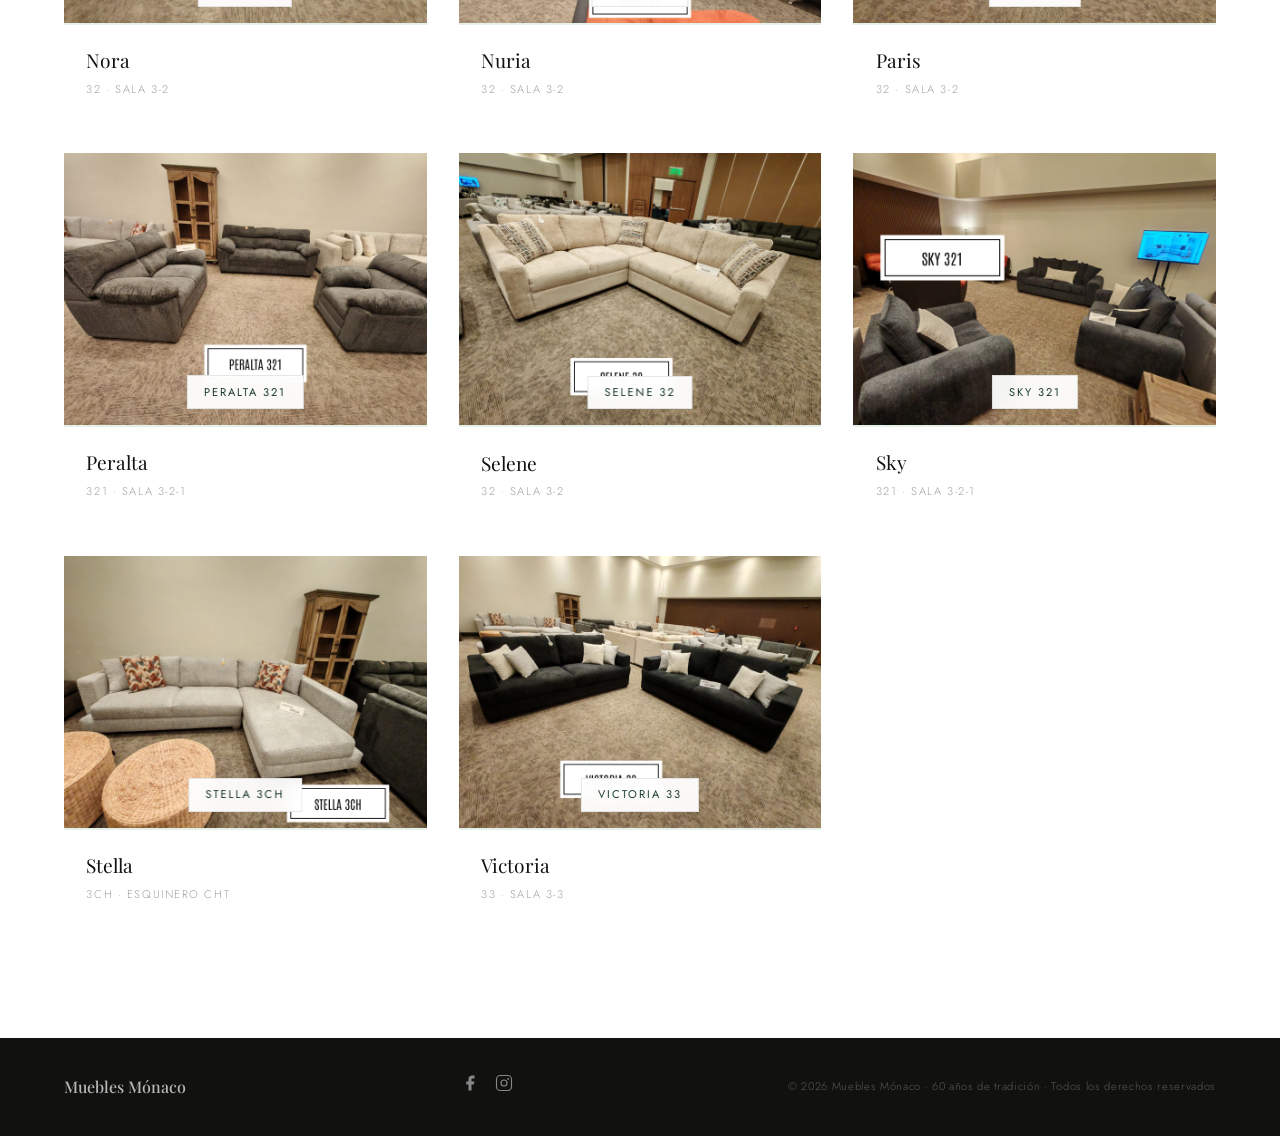
==== commit 4ad53ece: "actualizo cambios de la pagina" ====
--- a/catalogo.html
+++ b/catalogo.html
@@ -1,339 +1,1012 @@
 <!DOCTYPE html>
 <html lang="es">
 <head>
-  <meta charset="UTF-8"/>
-  <meta name="viewport" content="width=device-width, initial-scale=1.0"/>
-  <title>Catálogo — Muebles Mónaco</title>
-  <link href="https://fonts.googleapis.com/css2?family=Playfair+Display:ital,wght@0,400;0,500;0,700;1,400;1,500&family=Jost:wght@200;300;400;500&display=swap" rel="stylesheet"/>
-  <link rel="stylesheet" href="style.css">
-  <style>
-    .catalogo-page {
-      padding: 8rem 5vw 5rem;
-      background: var(--gray50);
-    }
-    .catalogo-page-header {
-      margin-bottom: 3.5rem;
-    }
-    .productos-grid {
-      display: grid;
-      grid-template-columns: repeat(3, 1fr);
-      gap: 2rem;
-    }
-    .prod-item {
-      background: var(--white);
-      overflow: hidden;
-      transition: transform 0.3s, box-shadow 0.3s;
-    }
-    .prod-item:hover {
-      transform: translateY(-4px);
-      box-shadow: 0 12px 32px rgba(0,0,0,0.1);
-    }
-    .prod-item img {
-      width: 100%;
-      aspect-ratio: 4/3;
-      object-fit: cover;
-      display: block;
-      transition: transform 0.5s;
-    }
-    .prod-item:hover img {
-      transform: scale(1.04);
-    }
-    .prod-item-info {
-      padding: 1.2rem 1.4rem 1.4rem;
-      border-top: 2px solid var(--g100);
-    }
-    .prod-item-name {
-      font-family: var(--font-display);
-      font-size: 1.15rem;
-      font-weight: 400;
-      color: var(--black);
-    }
-    .prod-item-sub {
-      font-size: 0.75rem;
-      color: var(--gray400);
-      letter-spacing: 0.08em;
-      margin-top: 0.2rem;
-    }
-    @media (max-width: 900px) {
-      .productos-grid { grid-template-columns: repeat(2, 1fr); }
-    }
-    @media (max-width: 500px) {
-      .productos-grid { grid-template-columns: 1fr; }
-    }
-  </style>
+<meta charset="UTF-8">
+<title>Catálogo — Muebles Mónaco</title>
+<meta name="viewport" content="width=device-width, initial-scale=1">
+<link href="https://fonts.googleapis.com/css2?family=Playfair+Display:ital,wght@0,400;0,500;0,700;1,400;1,500&family=Jost:wght@200;300;400;500;600&display=swap" rel="stylesheet">
+<style>
+  :root {
+    --g900: #0f2318;
+    --g800: #1a3a28;
+    --g700: #1f4d32;
+    --g600: #2d6642;
+    --g500: #3a7d52;
+    --g400: #5a9e72;
+    --g200: #b4d4be;
+    --g100: #e4f0e8;
+    --g050: #f4f9f5;
+    --gray50: #f7f7f6;
+    --gray100: #efefed;
+    --gray200: #dedcda;
+    --gray400: #a0a09e;
+    --gray600: #5c5c5a;
+    --gray800: #2a2a28;
+    --white: #ffffff;
+    --black: #111110;
+    --wa: #25D366;
+    --font-display: 'Playfair Display', serif;
+    --font-body: 'Jost', sans-serif;
+    --ease: cubic-bezier(0.4, 0, 0.2, 1);
+    --ease-out: cubic-bezier(0, 0, 0.2, 1);
+  }
+  *, *::before, *::after { margin: 0; padding: 0; box-sizing: border-box; }
+  html { scroll-behavior: smooth; }
+  body {
+    background: var(--white);
+    color: var(--black);
+    font-family: var(--font-body);
+    font-weight: 300;
+    line-height: 1.7;
+    overflow-x: hidden;
+  }
+  img { display: block; max-width: 100%; }
+  a { text-decoration: none; color: inherit; }
+
+  /* CURSOR */
+  .cursor {
+    width: 8px; height: 8px;
+    background: var(--g600);
+    border-radius: 50%;
+    position: fixed;
+    pointer-events: none;
+    z-index: 9999;
+    transform: translate(-50%, -50%);
+    transition: width 0.25s var(--ease), height 0.25s var(--ease), background 0.25s;
+  }
+  .cursor.grow { width: 40px; height: 40px; background: rgba(42,102,66,0.15); }
+  @media (hover: none) { .cursor { display: none; } }
+
+  /* NAV */
+  nav#navbar {
+    position: fixed; top: 0; left: 0; right: 0;
+    z-index: 500;
+    display: flex; align-items: center; justify-content: space-between;
+    padding: 0.9rem 5vw;
+    background: rgba(255,255,255,0.97);
+    backdrop-filter: blur(16px);
+    box-shadow: 0 1px 0 var(--gray200);
+  }
+  .nav-logo-text {
+    font-family: var(--font-display);
+    font-size: 1.25rem;
+    font-weight: 600;
+    color: var(--g800);
+    letter-spacing: 0.02em;
+  }
+  .nav-links { display: flex; gap: 3rem; list-style: none; }
+  .nav-links a {
+    font-size: 0.76rem;
+    font-weight: 400;
+    letter-spacing: 0.18em;
+    text-transform: uppercase;
+    color: var(--gray600);
+    transition: color 0.25s;
+    position: relative;
+  }
+  .nav-links a.active { color: var(--g700); }
+  .nav-links a::after {
+    content: '';
+    position: absolute; bottom: -4px; left: 0;
+    width: 0; height: 1px;
+    background: var(--g500);
+    transition: width 0.3s var(--ease);
+  }
+  .nav-links a:hover, .nav-links a.active { color: var(--g600); }
+  .nav-links a.active::after, .nav-links a:hover::after { width: 100%; }
+
+  /* HEADER del catálogo */
+  .cat-header {
+    padding: 9rem 5vw 3rem;
+    background: var(--white);
+    border-bottom: 1px solid var(--gray100);
+  }
+  .cat-header-inner {
+    max-width: 1400px; margin: 0 auto;
+    display: flex; align-items: flex-end; justify-content: space-between;
+    gap: 3rem; flex-wrap: wrap;
+  }
+  .section-tag {
+    display: inline-flex; align-items: center; gap: 0.6rem;
+    font-size: 0.68rem;
+    letter-spacing: 0.24em;
+    text-transform: uppercase;
+    color: var(--g600);
+    margin-bottom: 1.2rem;
+  }
+  .section-tag::before { content: ''; width: 22px; height: 1px; background: var(--g600); }
+  .section-h {
+    font-family: var(--font-display);
+    font-size: clamp(2.2rem, 4vw, 3.6rem);
+    font-weight: 400;
+    line-height: 1.1;
+  }
+  .section-h em { font-style: italic; color: var(--g700); }
+  .cat-sub { color: var(--gray600); font-size: 0.95rem; margin-top: 0.8rem; max-width: 420px; }
+  .cat-meta {
+    display: flex; gap: 2.8rem;
+    border-left: 1px solid var(--gray200);
+    padding-left: 2.8rem;
+  }
+  .cat-meta-item .n {
+    font-family: var(--font-display);
+    font-size: 2rem; font-weight: 500; color: var(--g700);
+    line-height: 1;
+  }
+  .cat-meta-item .l {
+    font-size: 0.66rem; letter-spacing: 0.16em; text-transform: uppercase;
+    color: var(--gray400); margin-top: 0.4rem;
+  }
+
+  /* TOOLBAR */
+  .toolbar-wrap { background: var(--gray50); border-bottom: 1px solid var(--gray100); position: sticky; top: 64px; z-index: 100; }
+  .toolbar {
+    max-width: 1400px; margin: 0 auto;
+    padding: 1.1rem 5vw;
+    display: flex; align-items: center; justify-content: space-between;
+    gap: 1.5rem; flex-wrap: wrap;
+  }
+  .series-filters {
+    display: flex; gap: 0.4rem; flex-wrap: wrap;
+  }
+  .chip-btn {
+    padding: 0.55rem 1.1rem;
+    background: transparent;
+    border: 1px solid var(--gray200);
+    border-radius: 100px;
+    font-family: var(--font-body);
+    font-size: 0.72rem;
+    letter-spacing: 0.14em;
+    text-transform: uppercase;
+    color: var(--gray600);
+    cursor: pointer;
+    transition: all 0.2s;
+    font-weight: 400;
+  }
+  .chip-btn:hover { border-color: var(--g500); color: var(--g700); }
+  .chip-btn.active {
+    background: var(--g700); border-color: var(--g700); color: var(--white);
+  }
+  .toolbar-right { display: flex; gap: 0.8rem; align-items: center; }
+  .search-box {
+    position: relative; width: 240px;
+  }
+  .search-box input {
+    width: 100%;
+    padding: 0.65rem 1rem 0.65rem 2.4rem;
+    border: 1px solid var(--gray200);
+    background: var(--white);
+    border-radius: 100px;
+    font-family: var(--font-body);
+    font-size: 0.85rem;
+    color: var(--gray800);
+    outline: none;
+    font-weight: 300;
+  }
+  .search-box input:focus { border-color: var(--g500); }
+  .search-box svg { position: absolute; left: 0.9rem; top: 50%; transform: translateY(-50%); color: var(--gray400); }
+  .view-toggle { display: flex; background: var(--white); border: 1px solid var(--gray200); border-radius: 100px; padding: 3px; }
+  .view-toggle button {
+    padding: 0.35rem 0.6rem;
+    border: none;
+    background: transparent;
+    cursor: pointer;
+    border-radius: 100px;
+    color: var(--gray400);
+    display: grid; place-items: center;
+  }
+  .view-toggle button.active { background: var(--g700); color: var(--white); }
+
+  .results-row {
+    max-width: 1400px; margin: 0 auto;
+    padding: 1.2rem 5vw 0.4rem;
+    font-size: 0.78rem; letter-spacing: 0.12em; text-transform: uppercase;
+    color: var(--gray400);
+  }
+  .results-row b { color: var(--g700); font-weight: 500; }
+
+  /* GRID */
+  .cat-page {
+    max-width: 1400px; margin: 0 auto;
+    padding: 1rem 5vw 7rem;
+  }
+  .grid-standard {
+    display: grid;
+    grid-template-columns: repeat(3, 1fr);
+    gap: 2rem;
+  }
+  .grid-editorial {
+    display: grid;
+    grid-template-columns: repeat(6, 1fr);
+    gap: 1.5rem;
+  }
+  .grid-editorial .prod { grid-column: span 2; }
+  .grid-editorial .prod:nth-child(9n+1) { grid-column: span 3; }
+  .grid-editorial .prod:nth-child(9n+1) .prod-img { aspect-ratio: 16/11; }
+  .grid-editorial .prod:nth-child(9n+6) { grid-column: span 3; }
+  .grid-editorial .prod:nth-child(9n+6) .prod-img { aspect-ratio: 16/11; }
+  .grid-list { display: flex; flex-direction: column; gap: 1rem; }
+
+  /* PRODUCT CARD */
+  .prod {
+    background: var(--white);
+    overflow: hidden;
+    transition: transform 0.3s, box-shadow 0.3s;
+    position: relative;
+    cursor: pointer;
+  }
+  .prod:hover { transform: translateY(-4px); box-shadow: 0 16px 40px rgba(15, 35, 24, 0.12); }
+  .prod-img {
+    position: relative;
+    width: 100%;
+    aspect-ratio: 4/3;
+    overflow: hidden;
+    background: var(--gray100);
+  }
+  .prod-img img {
+    width: 100%; height: 100%;
+    object-fit: cover;
+    transition: transform 0.7s var(--ease);
+  }
+  .prod:hover .prod-img img { transform: scale(1.06); }
+  .prod-img-fallback {
+    position: absolute; inset: 0;
+    background: linear-gradient(135deg, var(--gray100), var(--g100));
+    display: grid; place-items: center;
+    color: var(--gray400);
+    font-family: var(--font-display);
+    font-style: italic;
+    font-size: 1.6rem;
+  }
+  .prod-code-tag {
+    position: absolute;
+    bottom: 1rem; left: 50%;
+    transform: translateX(-50%);
+    background: rgba(255,255,255,0.95);
+    backdrop-filter: blur(8px);
+    padding: 0.4rem 1rem;
+    border: 1px solid rgba(15,35,24,0.1);
+    font-size: 0.7rem;
+    letter-spacing: 0.18em;
+    text-transform: uppercase;
+    color: var(--g800);
+    font-weight: 400;
+    transition: opacity 0.3s, transform 0.3s;
+  }
+  .prod:hover .prod-code-tag { opacity: 0; transform: translateX(-50%) translateY(10px); }
+  .prod-hover-wa {
+    position: absolute;
+    left: 1rem; right: 1rem; bottom: 1rem;
+    padding: 0.85rem 1rem;
+    background: var(--g700);
+    color: var(--white);
+    font-family: var(--font-body);
+    font-size: 0.72rem;
+    letter-spacing: 0.16em;
+    text-transform: uppercase;
+    border: none;
+    cursor: pointer;
+    display: flex; align-items: center; justify-content: center; gap: 0.6rem;
+    opacity: 0;
+    transform: translateY(12px);
+    transition: all 0.3s var(--ease);
+    font-weight: 500;
+  }
+  .prod-hover-wa:hover { background: var(--g800); }
+  .prod:hover .prod-hover-wa { opacity: 1; transform: none; }
+  .prod-hover-wa svg { width: 14px; height: 14px; }
+
+  .prod-info {
+    padding: 1.2rem 1.4rem 1.4rem;
+    border-top: 2px solid var(--g100);
+    display: flex; align-items: center; justify-content: space-between;
+    gap: 1rem;
+  }
+  .prod-name { font-family: var(--font-display); font-size: 1.2rem; font-weight: 400; color: var(--black); }
+  .prod-sub { font-size: 0.7rem; letter-spacing: 0.14em; color: var(--gray400); margin-top: 0.2rem; text-transform: uppercase;}
+  .prod-fav {
+    width: 32px; height: 32px;
+    border: 1px solid var(--gray200);
+    background: transparent;
+    border-radius: 50%;
+    cursor: pointer;
+    display: grid; place-items: center;
+    color: var(--gray400);
+    flex-shrink: 0;
+    transition: all 0.2s;
+  }
+  .prod-fav:hover { border-color: var(--g500); color: var(--g600); }
+  .prod-fav.active { background: var(--g700); color: white; border-color: var(--g700); }
+
+  /* LIST VARIANT */
+  .grid-list .prod {
+    display: grid;
+    grid-template-columns: 180px 1fr auto;
+    gap: 2rem;
+    align-items: center;
+    padding: 0;
+    border: 1px solid var(--gray100);
+  }
+  .grid-list .prod-img { aspect-ratio: 4/3; }
+  .grid-list .prod-info { border-top: none; flex: 1; padding: 1.5rem 0; }
+  .grid-list .prod-hover-wa {
+    position: static; opacity: 1; transform: none;
+    margin-right: 1.5rem;
+    padding: 0.7rem 1.2rem;
+  }
+  .grid-list .prod-code-tag { display: none; }
+  .grid-list .prod:hover { transform: none; box-shadow: 0 8px 24px rgba(15,35,24,0.08); }
+  .grid-list .prod:hover .prod-img img { transform: none; }
+
+  /* EMPTY */
+  .empty {
+    padding: 5rem 2rem;
+    text-align: center;
+    color: var(--gray400);
+    grid-column: 1 / -1;
+  }
+  .empty h3 {
+    font-family: var(--font-display);
+    font-size: 1.8rem;
+    color: var(--g800);
+    margin-bottom: 0.6rem;
+    font-weight: 400;
+  }
+
+  /* WHATSAPP FLOTANTE */
+  .wa-float {
+    position: fixed; bottom: 1.8rem; right: 1.8rem;
+    z-index: 400;
+    display: flex; flex-direction: column; align-items: flex-end; gap: 0.9rem;
+  }
+  .wa-bubble {
+    background: var(--white);
+    border: 1px solid var(--g100);
+    padding: 1rem 1.1rem 1.1rem 1.2rem;
+    max-width: 280px;
+    box-shadow: 0 16px 40px rgba(15, 35, 24, 0.14);
+    position: relative;
+    animation: slideIn 0.4s var(--ease-out);
+    border-left: 3px solid var(--g500);
+  }
+  .wa-bubble-label {
+    font-family: var(--font-display);
+    font-size: 1rem;
+    font-weight: 500;
+    color: var(--g800);
+    margin-bottom: 0.3rem;
+    letter-spacing: 0.01em;
+  }
+  .wa-bubble-txt {
+    font-size: 0.78rem;
+    color: var(--gray600);
+    line-height: 1.6;
+  }
+  .wa-bubble-close {
+    position: absolute; top: 0.4rem; right: 0.6rem;
+    background: none; border: none; cursor: pointer;
+    font-size: 1.2rem; color: var(--gray400);
+    line-height: 1;
+  }
+  .wa-btn {
+    width: 58px; height: 58px;
+    background: var(--g700);
+    color: var(--white);
+    border: none;
+    border-radius: 50%;
+    cursor: pointer;
+    display: grid; place-items: center;
+    box-shadow: 0 8px 24px rgba(15, 35, 24, 0.35);
+    position: relative;
+    transition: transform 0.2s, background 0.2s;
+  }
+  .wa-btn:hover { transform: scale(1.06); background: var(--g800); }
+  .wa-btn::before {
+    content: ''; position: absolute; inset: -4px;
+    border: 2px solid var(--g500); border-radius: 50%;
+    opacity: 0.5;
+    animation: pulse 2.2s ease-out infinite;
+  }
+  @keyframes pulse {
+    0% { transform: scale(1); opacity: 0.6; }
+    100% { transform: scale(1.5); opacity: 0; }
+  }
+  @keyframes slideIn {
+    from { opacity: 0; transform: translateY(10px); }
+    to { opacity: 1; transform: translateY(0); }
+  }
+
+  /* LIGHTBOX */
+  .lightbox {
+    position: fixed; inset: 0;
+    background: rgba(10, 20, 14, 0.92);
+    backdrop-filter: blur(6px);
+    z-index: 600;
+    display: none;
+    align-items: center; justify-content: center;
+    padding: 5vh 4vw;
+    animation: fadeIn 0.25s var(--ease-out);
+  }
+  .lightbox.open { display: flex; }
+  @keyframes fadeIn { from { opacity: 0; } to { opacity: 1; } }
+
+  .lb-stage {
+    position: relative;
+    width: 100%;
+    height: 100%;
+    display: flex; align-items: center; justify-content: center;
+  }
+  .lb-img-wrap {
+    position: relative;
+    max-width: 100%;
+    max-height: 100%;
+    display: flex; align-items: center; justify-content: center;
+  }
+  .lb-img {
+    max-width: 100%;
+    max-height: 78vh;
+    object-fit: contain;
+    display: block;
+    box-shadow: 0 20px 60px rgba(0,0,0,0.5);
+    animation: zoomIn 0.35s var(--ease-out);
+  }
+  @keyframes zoomIn {
+    from { opacity: 0; transform: scale(0.96); }
+    to { opacity: 1; transform: scale(1); }
+  }
+  .lb-info {
+    position: absolute;
+    bottom: -5.5rem; left: 0; right: 0;
+    text-align: center;
+    color: white;
+  }
+  .lb-info .lb-name {
+    font-family: var(--font-display);
+    font-size: 1.8rem;
+    font-weight: 400;
+    margin-bottom: 0.3rem;
+  }
+  .lb-info .lb-code {
+    font-size: 0.7rem;
+    letter-spacing: 0.22em;
+    text-transform: uppercase;
+    color: var(--g200);
+    margin-bottom: 1rem;
+  }
+  .lb-info .lb-wa {
+    display: inline-flex; align-items: center; gap: 0.6rem;
+    padding: 0.85rem 1.8rem;
+    background: var(--g600);
+    color: white;
+    font-family: var(--font-body);
+    font-size: 0.74rem;
+    letter-spacing: 0.18em;
+    text-transform: uppercase;
+    border: 1px solid var(--g500);
+    transition: background 0.2s;
+  }
+  .lb-info .lb-wa:hover { background: var(--g700); }
+
+  .lb-close, .lb-arrow {
+    position: absolute;
+    width: 48px; height: 48px;
+    border: 1px solid rgba(255,255,255,0.3);
+    background: rgba(0,0,0,0.35);
+    color: white;
+    cursor: pointer;
+    display: grid; place-items: center;
+    transition: all 0.2s;
+    border-radius: 50%;
+  }
+  .lb-close:hover, .lb-arrow:hover {
+    background: var(--g700);
+    border-color: var(--g500);
+  }
+  .lb-close {
+    top: 2vh; right: 2vw;
+    z-index: 2;
+  }
+  .lb-arrow { top: 50%; transform: translateY(-50%); }
+  .lb-arrow.prev { left: 1vw; }
+  .lb-arrow.next { right: 1vw; }
+
+  .lb-counter {
+    position: absolute;
+    top: 2vh; left: 2vw;
+    color: rgba(255,255,255,0.6);
+    font-size: 0.78rem;
+    letter-spacing: 0.18em;
+    text-transform: uppercase;
+    font-variant-numeric: tabular-nums;
+  }
+
+  @media (max-width: 700px) {
+    .lb-img { max-height: 60vh; }
+    .lb-info { bottom: -4.5rem; }
+    .lb-info .lb-name { font-size: 1.3rem; }
+    .lb-arrow { width: 38px; height: 38px; }
+  }
+
+  /* TWEAKS */
+  .tweaks {
+    position: fixed; top: 5.5rem; right: 1.5rem;
+    background: var(--white);
+    border: 1px solid var(--gray200);
+    padding: 1.2rem;
+    width: 280px;
+    z-index: 450;
+    box-shadow: 0 16px 40px rgba(15,35,24,0.12);
+    display: none;
+  }
+  .tweaks.open { display: block; }
+  .tweaks h4 {
+    font-size: 0.66rem; letter-spacing: 0.2em; text-transform: uppercase;
+    color: var(--g700); margin-bottom: 1rem;
+    font-weight: 500;
+    padding-bottom: 0.6rem;
+    border-bottom: 1px solid var(--g100);
+  }
+  .tweak-row { margin-bottom: 1rem; }
+  .tweak-row label {
+    display: block; font-size: 0.68rem; letter-spacing: 0.14em;
+    text-transform: uppercase; color: var(--gray600); margin-bottom: 0.5rem;
+  }
+  .tweak-opts { display: flex; gap: 0.3rem; flex-wrap: wrap; }
+  .tweak-opts button {
+    padding: 0.4rem 0.7rem;
+    border: 1px solid var(--gray200);
+    background: var(--white);
+    font-family: var(--font-body);
+    font-size: 0.72rem;
+    cursor: pointer;
+    color: var(--gray600);
+  }
+  .tweak-opts button.active { background: var(--g700); color: white; border-color: var(--g700); }
+  .tweak-opts .swatch {
+    width: 30px; height: 30px; padding: 0;
+    border-radius: 50%;
+  }
+
+  /* FOOTER */
+  footer {
+    background: var(--black);
+    padding: 2.2rem 5vw;
+    display: flex; align-items: center; justify-content: space-between;
+    flex-wrap: wrap; gap: 1rem;
+  }
+  .foot-logo-txt { font-family: var(--font-display); font-size: 1rem; color: rgba(255,255,255,0.7); font-weight: 500; }
+  .foot-copy { font-size: 0.7rem; letter-spacing: 0.06em; color: rgba(255,255,255,0.3); }
+  .foot-social { display: flex; gap: 1rem; }
+  .foot-social a { opacity: 0.5; transition: opacity 0.2s; }
+  .foot-social a:hover { opacity: 1; }
+
+  /* REVEAL */
+  .reveal { opacity: 0; transform: translateY(20px); transition: opacity 0.7s var(--ease-out), transform 0.7s var(--ease-out); }
+  .reveal.visible { opacity: 1; transform: none; }
+
+  /* RESPONSIVE */
+  @media (max-width: 1000px) {
+    .grid-standard { grid-template-columns: repeat(2, 1fr); }
+    .grid-editorial { grid-template-columns: repeat(2, 1fr); }
+    .grid-editorial .prod, .grid-editorial .prod:nth-child(9n+1), .grid-editorial .prod:nth-child(9n+6) { grid-column: span 1; }
+    .grid-editorial .prod:nth-child(9n+1) .prod-img, .grid-editorial .prod:nth-child(9n+6) .prod-img { aspect-ratio: 4/3; }
+    .cat-meta { padding-left: 0; border-left: none; }
+  }
+  @media (max-width: 640px) {
+    .grid-standard { grid-template-columns: 1fr; }
+    .grid-editorial { grid-template-columns: 1fr; }
+    .grid-list .prod { grid-template-columns: 1fr; gap: 0; }
+    .grid-list .prod-img { aspect-ratio: 4/3; }
+    .grid-list .prod-info { padding: 1rem 1.4rem 0; }
+    .grid-list .prod-hover-wa { margin: 1rem 1.4rem 1.4rem; }
+    .nav-links { gap: 1.4rem; }
+    .nav-links a { font-size: 0.68rem; letter-spacing: 0.1em; }
+    .search-box { width: 100%; }
+    .toolbar { flex-direction: column; align-items: stretch; }
+    .toolbar-right { justify-content: space-between; }
+  }
+</style>
 </head>
 <body>
 
-  <nav id="navbar" class="scrolled">
-    <a href="index.html" class="nav-logo">
-      <img src="1776305229606_image.png" alt="Muebles Mónaco"
-           onerror="this.style.display='none';this.nextElementSibling.style.display='block'"/>
-      <span class="nav-logo-text" style="display:none">Muebles Mónaco</span>
-    </a>
-    <ul class="nav-links">
-      <li><a href="index.html">Inicio</a></li>
-      <li><a href="catalogo.html">Catálogo</a></li>
-      <li><a href="contacto.html">Contáctanos</a></li>
-    </ul>
-  </nav>
-
-  <div class="catalogo-page">
-    <div class="catalogo-page-header reveal">
+<div class="cursor" id="cursor"></div>
+
+<nav id="navbar">
+  <a href="index.html" class="nav-logo">
+    <span class="nav-logo-text">Muebles Mónaco</span>
+  </a>
+  <ul class="nav-links">
+    <li><a href="index.html">Inicio</a></li>
+    <li><a href="catalogo.html" class="active">Catálogo</a></li>
+    <li><a href="contacto.html">Contáctanos</a></li>
+  </ul>
+</nav>
+
+<header class="cat-header">
+  <div class="cat-header-inner">
+    <div class="reveal">
       <p class="section-tag">Colección 2026</p>
       <h1 class="section-h">Catálogo <em>Mónaco</em></h1>
-      <p style="color:var(--gray600); margin-top:0.8rem; font-size:0.95rem;">
-        Somos parte de tu hogar.
-      </p>
+      <p class="cat-sub">Somos parte de tu hogar.</p>
     </div>
-
-    <div class="productos-grid">
-
-      <div class="prod-item reveal">
-        <img src="img/Adela 3CHT.jpeg" alt="Adela 3CHT"/>
-        <div class="prod-item-info">
-          <div class="prod-item-name">Adela</div>
-          <div class="prod-item-sub">3CHT</div>
-        </div>
-      </div>
-
-      <div class="prod-item reveal d1">
-        <img src="img/Alton 32.jpeg" alt="Alton 32"/>
-        <div class="prod-item-info">
-          <div class="prod-item-name">Alton</div>
-          <div class="prod-item-sub">32</div>
-        </div>
-      </div>
-
-      <div class="prod-item reveal d2">
-        <img src="img/Anya 32.jpeg" alt="Anya 32"/>
-        <div class="prod-item-info">
-          <div class="prod-item-name">Anya</div>
-          <div class="prod-item-sub">32</div>
-        </div>
-      </div>
-
-      <div class="prod-item reveal">
-        <img src="img/Austria 321.jpeg" alt="Austria 321"/>
-        <div class="prod-item-info">
-          <div class="prod-item-name">Austria</div>
-          <div class="prod-item-sub">321</div>
-        </div>
-      </div>
-
-      <div class="prod-item reveal d1">
-        <img src="img/Blue 312.jpeg" alt="Blue 312"/>
-        <div class="prod-item-info">
-          <div class="prod-item-name">Blue</div>
-          <div class="prod-item-sub">312</div>
-        </div>
-      </div>
-
-      <div class="prod-item reveal d2">
-        <img src="img/Brigitte 32.jpeg" alt="Brigitte 32"/>
-        <div class="prod-item-info">
-          <div class="prod-item-name">Brigitte</div>
-          <div class="prod-item-sub">32</div>
-        </div>
-      </div>
-
-      <div class="prod-item reveal">
-        <img src="img/Charlotte-321.jpeg" alt="Charlotte 321"/>
-        <div class="prod-item-info">
-          <div class="prod-item-name">Charlotte</div>
-          <div class="prod-item-sub">321</div>
-        </div>
-      </div>
-
-      <div class="prod-item reveal d1">
-        <img src="img/Daniela 32.jpeg" alt="Daniela 32"/>
-        <div class="prod-item-info">
-          <div class="prod-item-name">Daniela</div>
-          <div class="prod-item-sub">32</div>
-        </div>
-      </div>
-
-      <div class="prod-item reveal d2">
-        <img src="img/Fabiana 32.jpeg" alt="Fabiana 32"/>
-        <div class="prod-item-info">
-          <div class="prod-item-name">Fabiana</div>
-          <div class="prod-item-sub">32</div>
-        </div>
-      </div>
-
-      <div class="prod-item reveal">
-        <img src="img/Faryl 22E.jpeg" alt="Faryl 22E"/>
-        <div class="prod-item-info">
-          <div class="prod-item-name">Faryl</div>
-          <div class="prod-item-sub">22E</div>
-        </div>
-      </div>
-
-      <div class="prod-item reveal d1">
-        <img src="img/Hamilton-21-CHT.jpeg" alt="Hamilton 21-C HT"/>
-        <div class="prod-item-info">
-          <div class="prod-item-name">Hamilton</div>
-          <div class="prod-item-sub">21-C HT</div>
-        </div>
-      </div>
-
-      <div class="prod-item reveal d2">
-        <img src="img/Jordyn 32 CHT.jpeg" alt="Jordyn 32 CHT"/>
-        <div class="prod-item-info">
-          <div class="prod-item-name">Jordyn</div>
-          <div class="prod-item-sub">32 CHT</div>
-        </div>
-      </div>
-
-      <div class="prod-item reveal">
-        <img src="img/Julie 321.jpeg" alt="Julie 321"/>
-        <div class="prod-item-info">
-          <div class="prod-item-name">Julie</div>
-          <div class="prod-item-sub">321</div>
-        </div>
-      </div>
-
-      <div class="prod-item reveal d1">
-        <img src="img/Katina 7 piezas.jpeg" alt="Katina 7 piezas"/>
-        <div class="prod-item-info">
-          <div class="prod-item-name">Katina</div>
-          <div class="prod-item-sub">7 piezas</div>
-        </div>
-      </div>
-
-      <div class="prod-item reveal d2">
-        <img src="img/Leslie-2ch.jpeg" alt="Leslie 2ch"/>
-        <div class="prod-item-info">
-          <div class="prod-item-name">Leslie</div>
-          <div class="prod-item-sub">2ch</div>
-        </div>
-      </div>
-
-      <div class="prod-item reveal">
-        <img src="img/Merida 312.jpeg" alt="Merida 312"/>
-        <div class="prod-item-info">
-          <div class="prod-item-name">Mérida</div>
-          <div class="prod-item-sub">312</div>
-        </div>
-      </div>
-
-      <div class="prod-item reveal d1">
-        <img src="img/Mónaco 321.jpeg" alt="Mónaco 321"/>
-        <div class="prod-item-info">
-          <div class="prod-item-name">Mónaco</div>
-          <div class="prod-item-sub">321</div>
-        </div>
-      </div>
-
-      <div class="prod-item reveal d2">
-        <img src="img/Natalia 2B.jpeg" alt="Natalia 28"/>
-        <div class="prod-item-info">
-          <div class="prod-item-name">Natalia</div>
-          <div class="prod-item-sub">28</div>
-        </div>
-      </div>
-
-      <div class="prod-item reveal">
-        <img src="img/Nora 32.jpeg" alt="Nora 32"/>
-        <div class="prod-item-info">
-          <div class="prod-item-name">Nora</div>
-          <div class="prod-item-sub">32</div>
-        </div>
-      </div>
-
-      <div class="prod-item reveal d1">
-        <img src="img/Nuria 32.jpeg" alt="Nuria 32"/>
-        <div class="prod-item-info">
-          <div class="prod-item-name">Nuria</div>
-          <div class="prod-item-sub">32</div>
-        </div>
-      </div>
-
-      <div class="prod-item reveal">
-        <img src="img/Paris 32.jpeg" alt="Paris 32"/>
-        <div class="prod-item-info">
-          <div class="prod-item-name">Paris</div>
-          <div class="prod-item-sub">32</div>
-        </div>
-      </div>
-
-      <div class="prod-item reveal d1">
-        <img src="img/Peralta 321.jpeg" alt="Peralta 321"/>
-        <div class="prod-item-info">
-          <div class="prod-item-name">Peralta</div>
-          <div class="prod-item-sub">321</div>
-        </div>
-      </div>
-
-      <div class="prod-item reveal d2">
-        <img src="img/Selene 32.jpeg" alt="Selene 32"/>
-        <div class="prod-item-info">
-          <div class="prod-item-name">Selene</div>
-          <div class="prod-item-sub">32</div>
-        </div>
-      </div>
-
-      <div class="prod-item reveal">
-        <img src="img/Sky 321.jpeg" alt="Sky 321"/>
-        <div class="prod-item-info">
-          <div class="prod-item-name">Sky</div>
-          <div class="prod-item-sub">321</div>
-        </div>
-      </div>
-
-      <div class="prod-item reveal d1">
-        <img src="img/Stella 3CH.jpeg" alt="Stella 3CH"/>
-        <div class="prod-item-info">
-          <div class="prod-item-name">Stella</div>
-          <div class="prod-item-sub">3CH</div>
-        </div>
-      </div>
-
-      <div class="prod-item reveal d2">
-        <img src="img/Victoria 33.jpeg" alt="Victoria 33"/>
-        <div class="prod-item-info">
-          <div class="prod-item-name">Victoria</div>
-          <div class="prod-item-sub">33</div>
-        </div>
-      </div>
-
+    <div class="cat-meta reveal">
+      <div class="cat-meta-item"><div class="n" id="metaTotal">
+</div><div class="l">
+</div></div>
+      <div class="cat-meta-item"><div class="n">
+</div><div class="l">
+</div></div>
+      <div class="cat-meta-item"><div class="n">Envíos a todo México</div><div class="l">
+</div></div>
     </div>
   </div>
-
-  <footer>
-    <div class="foot-logo">
-      <img src="1776305229606_image.png" alt="Muebles Mónaco"
-           onerror="this.style.display='none';this.nextElementSibling.style.display='block'"/>
-      <span class="foot-logo-txt" style="display:none">Muebles Mónaco</span>
+</header>
+
+<div class="toolbar-wrap">
+  <div class="toolbar">
+    <div class="series-filters" id="seriesFilters"></div>
+    <div class="toolbar-right">
+      <div class="search-box">
+        <svg width="14" height="14" viewBox="0 0 24 24" fill="none" stroke="currentColor" stroke-width="2" stroke-linecap="round"><circle cx="11" cy="11" r="7"/><path d="m21 21-4.3-4.3"/></svg>
+        <input type="text" id="searchInput" placeholder="Buscar por nombre…">
+      </div>
+      <div class="view-toggle" id="viewToggle">
+        <button data-view="standard" class="active" aria-label="Grilla">
+          <svg width="14" height="14" viewBox="0 0 24 24" fill="none" stroke="currentColor" stroke-width="2"><rect x="3" y="3" width="7" height="7"/><rect x="14" y="3" width="7" height="7"/><rect x="3" y="14" width="7" height="7"/><rect x="14" y="14" width="7" height="7"/></svg>
+        </button>
+        <button data-view="editorial" aria-label="Editorial">
+          <svg width="14" height="14" viewBox="0 0 24 24" fill="none" stroke="currentColor" stroke-width="2"><rect x="3" y="3" width="11" height="7"/><rect x="16" y="3" width="5" height="7"/><rect x="3" y="14" width="5" height="7"/><rect x="10" y="14" width="11" height="7"/></svg>
+        </button>
+        <button data-view="list" aria-label="Lista">
+          <svg width="14" height="14" viewBox="0 0 24 24" fill="none" stroke="currentColor" stroke-width="2" stroke-linecap="round"><line x1="4" y1="6" x2="20" y2="6"/><line x1="4" y1="12" x2="20" y2="12"/><line x1="4" y1="18" x2="20" y2="18"/></svg>
+        </button>
+      </div>
     </div>
-    <div class="foot-social">
-      <a href="https://facebook.com/mueblesmonaco" target="_blank">
-        <svg viewBox="0 0 24 24" width="20" fill="white" opacity="0.5">
-          <path d="M18 2h-3a5 5 0 00-5 5v3H7v4h3v8h4v-8h3l1-4h-4V7a1 1 0 011-1h3z"/>
-        </svg>
-      </a>
-      <a href="https://instagram.com/mueblesmonaco" target="_blank">
-        <svg viewBox="0 0 24 24" width="20" fill="none" stroke="white" stroke-width="1.5" opacity="0.5">
-          <rect x="2" y="2" width="20" height="20" rx="5"/>
-          <circle cx="12" cy="12" r="4"/>
-          <circle cx="17.5" cy="6.5" r="0.5" fill="white"/>
-        </svg>
-      </a>
+  </div>
+</div>
+
+<div class="results-row">Mostrando <b id="resultCount">—</b></div>
+
+<main class="cat-page">
+  <div id="productsContainer" class="grid-standard"></div>
+</main>
+
+<!-- Lightbox -->
+<div class="lightbox" id="lightbox" role="dialog" aria-modal="true">
+  <div class="lb-counter" id="lbCounter">1 / 26</div>
+  <button class="lb-close" id="lbClose" aria-label="Cerrar">
+    <svg width="20" height="20" viewBox="0 0 24 24" fill="none" stroke="currentColor" stroke-width="2" stroke-linecap="round"><line x1="6" y1="6" x2="18" y2="18"/><line x1="18" y1="6" x2="6" y2="18"/></svg>
+  </button>
+  <button class="lb-arrow prev" id="lbPrev" aria-label="Anterior">
+    <svg width="18" height="18" viewBox="0 0 24 24" fill="none" stroke="currentColor" stroke-width="2" stroke-linecap="round" stroke-linejoin="round"><polyline points="15 18 9 12 15 6"/></svg>
+  </button>
+  <button class="lb-arrow next" id="lbNext" aria-label="Siguiente">
+    <svg width="18" height="18" viewBox="0 0 24 24" fill="none" stroke="currentColor" stroke-width="2" stroke-linecap="round" stroke-linejoin="round"><polyline points="9 18 15 12 9 6"/></svg>
+  </button>
+  <div class="lb-stage">
+    <div class="lb-img-wrap">
+      <img class="lb-img" id="lbImg" src="" alt="">
+      <div class="lb-info">
+        <div class="lb-name" id="lbName"></div>
+        <div class="lb-code" id="lbCode"></div>
+        <a class="lb-wa" id="lbWa" href="#" target="_blank" rel="noopener">
+          <svg width="14" height="14" viewBox="0 0 24 24" fill="none" stroke="currentColor" stroke-width="2" stroke-linecap="round" stroke-linejoin="round"><path d="M21 11.5a8.38 8.38 0 0 1-.9 3.8 8.5 8.5 0 0 1-7.6 4.7 8.38 8.38 0 0 1-3.8-.9L3 21l1.9-5.7a8.38 8.38 0 0 1-.9-3.8 8.5 8.5 0 0 1 4.7-7.6 8.38 8.38 0 0 1 3.8-.9h.5a8.48 8.48 0 0 1 8 8v.5z"/></svg>
+          Consultar por WhatsApp
+        </a>
+      </div>
     </div>
-    <p class="foot-copy">© 2025 Muebles Mónaco · 60 años de tradición · Todos los derechos reservados</p>
-  </footer>
-
-  <script>
-    const navbar = document.getElementById('navbar');
-    window.addEventListener('scroll', () => {
-      navbar.classList.toggle('scrolled', window.scrollY > 60);
+  </div>
+</div>
+
+<!-- WhatsApp flotante -->
+<div class="wa-float">
+  <div class="wa-bubble" id="waBubble">
+    <button class="wa-bubble-close" id="waBubbleClose" aria-label="Cerrar">×</button>
+    <div class="wa-bubble-label">¿Te ayudamos a elegir?</div>
+    <div class="wa-bubble-txt">Escríbenos por WhatsApp y un asesor te atiende al momento.</div>
+  </div>
+  <button class="wa-btn" id="waBtn" aria-label="Contactar por WhatsApp">
+    <svg width="28" height="28" viewBox="0 0 24 24" fill="none" stroke="currentColor" stroke-width="1.8" stroke-linecap="round" stroke-linejoin="round">
+      <path d="M21 11.5a8.38 8.38 0 0 1-.9 3.8 8.5 8.5 0 0 1-7.6 4.7 8.38 8.38 0 0 1-3.8-.9L3 21l1.9-5.7a8.38 8.38 0 0 1-.9-3.8 8.5 8.5 0 0 1 4.7-7.6 8.38 8.38 0 0 1 3.8-.9h.5a8.48 8.48 0 0 1 8 8v.5z"/>
+    </svg>
+  </button>
+</div>
+
+<!-- Tweaks -->
+<div class="tweaks" id="tweaksPanel">
+  <h4>Tweaks</h4>
+  <div class="tweak-row">
+    <label>Vista del catálogo</label>
+    <div class="tweak-opts" id="tweakView">
+      <button data-v="standard" class="active">Grilla</button>
+      <button data-v="editorial">Editorial</button>
+      <button data-v="list">Lista</button>
+    </div>
+  </div>
+  <div class="tweak-row">
+    <label>Burbuja de bienvenida</label>
+    <div class="tweak-opts" id="tweakBubble">
+      <button data-v="on" class="active">Mostrar</button>
+      <button data-v="off">Ocultar</button>
+    </div>
+  </div>
+  <div class="tweak-row">
+    <label>Etiqueta de código en foto</label>
+    <div class="tweak-opts" id="tweakTag">
+      <button data-v="on" class="active">Mostrar</button>
+      <button data-v="off">Ocultar</button>
+    </div>
+  </div>
+</div>
+
+<footer>
+  <span class="foot-logo-txt">Muebles Mónaco</span>
+  <div class="foot-social">
+    <a href="https://www.facebook.com/people/The-Aztec-Furniture/100095145165858/" target="_blank" aria-label="Facebook">
+      <svg viewBox="0 0 24 24" width="18" fill="white"><path d="M18 2h-3a5 5 0 00-5 5v3H7v4h3v8h4v-8h3l1-4h-4V7a1 1 0 011-1h3z"/></svg>
+    </a>
+    <a href="https://www.instagram.com/aztec.furtniture?igsh=MTFlYXo5NHBuaTRqOQ%3D%3D&utm_source=qr" target="_blank" aria-label="Instagram">
+      <svg viewBox="0 0 24 24" width="18" fill="none" stroke="white" stroke-width="1.5"><rect x="2" y="2" width="20" height="20" rx="5"/><circle cx="12" cy="12" r="4"/><circle cx="17.5" cy="6.5" r="0.5" fill="white"/></svg>
+    </a>
+  </div>
+  <p class="foot-copy">© 2026 Muebles Mónaco · 60 años de tradición · Todos los derechos reservados</p>
+</footer>
+
+<script>
+  // ==== DATA ====
+  const IMG_BASE = 'https://roy1dm.github.io/Hope/img/';
+  const PRODUCTS = [
+    { name: 'Adela',     code: '3CHT',       img: 'Adela 3CHT.jpeg' },
+    { name: 'Alton',     code: '32',         img: 'Alton 32.jpeg' },
+    { name: 'Anya',      code: '32',         img: 'Anya 32.jpeg' },
+    { name: 'Austria',   code: '321',        img: 'Austria 321.jpeg' },
+    { name: 'Blue',      code: '312',        img: 'Blue 312.jpeg' },
+    { name: 'Brigitte',  code: '32',         img: 'Brigitte 32.jpeg' },
+    { name: 'Charlotte', code: '321',        img: 'Charlotte-321.jpeg' },
+    { name: 'Daniela',   code: '32',         img: 'Daniela 32.jpeg' },
+    { name: 'Fabiana',   code: '32',         img: 'Fabiana 32.jpeg' },
+    { name: 'Faryl',     code: '22E',        img: 'Faryl 22E.jpeg' },
+    { name: 'Hamilton',  code: '21-C HT',    img: 'Hamilton-21-CHT.jpeg' },
+    { name: 'Jordyn',    code: '32 CHT',     img: 'Jordyn 32 CHT.jpeg' },
+    { name: 'Julie',     code: '321',        img: 'Julie 321.jpeg' },
+    { name: 'Katina',    code: '7 piezas',   img: 'Katina 7 piezas.jpeg' },
+    { name: 'Leslie',    code: '2CH',        img: 'Leslie-2ch.jpeg' },
+    { name: 'Mérida',    code: '312',        img: 'Merida 312.jpeg' },
+    { name: 'Mónaco',    code: '321',        img: 'Mónaco 321.jpeg' },
+    { name: 'Natalia',   code: '2B',         img: 'Natalia 2B.jpeg' },
+    { name: 'Nora',      code: '32',         img: 'Nora 32.jpeg' },
+    { name: 'Nuria',     code: '32',         img: 'Nuria 32.jpeg' },
+    { name: 'Paris',     code: '32',         img: 'Paris 32.jpeg' },
+    { name: 'Peralta',   code: '321',        img: 'Peralta 321.jpeg' },
+    { name: 'Selene',    code: '32',         img: 'Selene 32.jpeg' },
+    { name: 'Sky',       code: '321',        img: 'Sky 321.jpeg' },
+    { name: 'Stella',    code: '3CH',        img: 'Stella 3CH.jpeg' },
+    { name: 'Victoria',  code: '33',         img: 'Victoria 33.jpeg' },
+  ];
+
+  // Clasificamos por "serie" según el código
+  function classify(p) {
+    const c = p.code.toUpperCase();
+    if (/3\s*CHT|3CH|CHT/.test(c)) return 'Esquinero CHT';
+    if (c.includes('321') || c.includes('312')) return 'Sala 3-2-1';
+    if (/^32(\s|$)|^32B/.test(c) || c === '32') return 'Sala 3-2';
+    if (c.includes('22') || c.includes('2B') || c.includes('2CH')) return 'Sala 2-piezas';
+    if (c.includes('21')) return 'Sala 2-1';
+    if (c.includes('PIEZAS') || /\d+\s*PIEZAS/.test(c)) return 'Especial';
+    if (c === '33') return 'Sala 3-3';
+    return 'Otros';
+  }
+  PRODUCTS.forEach(p => p.serie = classify(p));
+
+  // ==== STATE ====
+  const WA_NUMBER = '525550762077';
+  const waLink = (msg) => `https://wa.me/${WA_NUMBER}?text=${encodeURIComponent(msg)}`;
+
+  const state = {
+    serie: 'Todas',
+    search: '',
+    view: 'standard',
+    favorites: new Set(JSON.parse(localStorage.getItem('monaco_favs') || '[]')),
+    cardWA: 'hover',
+    showTag: 'on',
+  };
+
+  // ==== SERIES FILTERS ====
+  const allSeries = ['Todas', ...new Set(PRODUCTS.map(p => p.serie))];
+  const seriesBox = document.getElementById('seriesFilters');
+  allSeries.forEach(s => {
+    const btn = document.createElement('button');
+    btn.className = 'chip-btn' + (s === 'Todas' ? ' active' : '');
+    btn.textContent = s;
+    btn.dataset.serie = s;
+    btn.addEventListener('click', () => {
+      state.serie = s;
+      document.querySelectorAll('#seriesFilters .chip-btn').forEach(b => b.classList.remove('active'));
+      btn.classList.add('active');
+      render();
     });
-    const obs = new IntersectionObserver(entries => {
-      entries.forEach(e => {
-        if (e.isIntersecting) { e.target.classList.add('visible'); obs.unobserve(e.target); }
+    seriesBox.appendChild(btn);
+  });
+
+  // ==== SEARCH ====
+  document.getElementById('searchInput').addEventListener('input', e => {
+    state.search = e.target.value.toLowerCase();
+    render();
+  });
+
+  // ==== VIEW TOGGLE ====
+  function setView(v) {
+    state.view = v;
+    document.querySelectorAll('#viewToggle button').forEach(b => b.classList.toggle('active', b.dataset.view === v));
+    document.querySelectorAll('#tweakView button').forEach(b => b.classList.toggle('active', b.dataset.v === v));
+    render();
+  }
+  document.getElementById('viewToggle').addEventListener('click', e => {
+    const btn = e.target.closest('button'); if (!btn) return;
+    setView(btn.dataset.view);
+  });
+
+  // ==== FILTER ====
+  function filtered() {
+    return PRODUCTS.filter(p => {
+      if (state.serie !== 'Todas' && p.serie !== state.serie) return false;
+      if (state.search) {
+        const q = state.search;
+        return p.name.toLowerCase().includes(q) || p.code.toLowerCase().includes(q);
+      }
+      return true;
+    });
+  }
+
+  // ==== RENDER ====
+  const container = document.getElementById('productsContainer');
+
+  function cardHTML(p) {
+    const imgUrl = IMG_BASE + encodeURIComponent(p.img);
+    return `
+      <article class="prod" data-id="${p.name}-${p.code}">
+        <div class="prod-img">
+          <div class="prod-img-fallback">${p.name}</div>
+          <img src="${imgUrl}" alt="${p.name} ${p.code}" loading="lazy" onload="this.previousElementSibling.style.display='none'" onerror="this.style.display='none'">
+          ${state.showTag === 'on' ? `<div class="prod-code-tag">${p.name} ${p.code}</div>` : ''}
+        </div>
+        <div class="prod-info">
+          <div>
+            <div class="prod-name">${p.name}</div>
+            <div class="prod-sub">${p.code} · ${p.serie}</div>
+          </div>
+        </div>
+      </article>
+    `;
+  }
+
+  function render() {
+    const list = filtered();
+    document.getElementById('resultCount').textContent = `${list.length} de ${PRODUCTS.length} modelos` + (state.serie !== 'Todas' ? ` · ${state.serie}` : '');
+    // metaTotal intentionally blank
+    container.className = 'grid-' + state.view;
+    if (list.length === 0) {
+      container.innerHTML = `<div class="empty"><h3>No encontramos modelos</h3><p>Prueba con otra búsqueda o cambia el filtro.</p></div>`;
+      return;
+    }
+    container.innerHTML = list.map(cardHTML).join('');
+    // Product click -> open lightbox
+    container.querySelectorAll('.prod').forEach((el, idx) => {
+      el.addEventListener('click', () => openLightbox(filtered(), idx));
+    });
+  }
+
+  // ==== LIGHTBOX ====
+  const lb = document.getElementById('lightbox');
+  const lbImg = document.getElementById('lbImg');
+  const lbName = document.getElementById('lbName');
+  const lbCode = document.getElementById('lbCode');
+  const lbWa = document.getElementById('lbWa');
+  const lbCounter = document.getElementById('lbCounter');
+  let lbItems = [];
+  let lbIndex = 0;
+
+  function openLightbox(items, index) {
+    lbItems = items; lbIndex = index;
+    showLightboxItem();
+    lb.classList.add('open');
+    document.body.style.overflow = 'hidden';
+  }
+  function closeLightbox() {
+    lb.classList.remove('open');
+    document.body.style.overflow = '';
+  }
+  function showLightboxItem() {
+    const p = lbItems[lbIndex]; if (!p) return;
+    lbImg.src = IMG_BASE + encodeURIComponent(p.img);
+    lbImg.alt = `${p.name} ${p.code}`;
+    lbName.textContent = p.name;
+    lbCode.textContent = `${p.code} · ${p.serie}`;
+    lbCounter.textContent = `${lbIndex + 1} / ${lbItems.length}`;
+    const msg = `Hola, vengo de su página web y me interesa la sala "${p.name} ${p.code}". ¿Me das más información, precio y disponibilidad?`;
+    lbWa.href = waLink(msg);
+    // retrigger zoom animation
+    lbImg.style.animation = 'none'; void lbImg.offsetWidth; lbImg.style.animation = '';
+  }
+  function lbNext() { lbIndex = (lbIndex + 1) % lbItems.length; showLightboxItem(); }
+  function lbPrev() { lbIndex = (lbIndex - 1 + lbItems.length) % lbItems.length; showLightboxItem(); }
+
+  document.getElementById('lbClose').addEventListener('click', closeLightbox);
+  document.getElementById('lbNext').addEventListener('click', lbNext);
+  document.getElementById('lbPrev').addEventListener('click', lbPrev);
+  lb.addEventListener('click', e => { if (e.target === lb || e.target.classList.contains('lb-stage') || e.target.classList.contains('lb-img-wrap')) closeLightbox(); });
+  document.addEventListener('keydown', e => {
+    if (!lb.classList.contains('open')) return;
+    if (e.key === 'Escape') closeLightbox();
+    if (e.key === 'ArrowRight') lbNext();
+    if (e.key === 'ArrowLeft') lbPrev();
+  });
+
+  // ==== WhatsApp Flotante ====
+  const waBubble = document.getElementById('waBubble');
+  document.getElementById('waBtn').addEventListener('click', () => {
+    window.open(waLink('Hola, estoy viendo su catálogo en la web y me gustaría más información.'), '_blank');
+  });
+  document.getElementById('waBubbleClose').addEventListener('click', () => { waBubble.style.display = 'none'; });
+
+  // ==== TWEAKS ====
+  const TWEAK_DEFAULTS = /*EDITMODE-BEGIN*/{
+    "view": "standard",
+    "bubble": "on",
+    "showTag": "on"
+  }/*EDITMODE-END*/;
+  const tweaks = { ...TWEAK_DEFAULTS };
+
+  window.addEventListener('message', e => {
+    if (!e.data) return;
+    if (e.data.type === '__activate_edit_mode') document.getElementById('tweaksPanel').classList.add('open');
+    if (e.data.type === '__deactivate_edit_mode') document.getElementById('tweaksPanel').classList.remove('open');
+  });
+  window.parent.postMessage({type: '__edit_mode_available'}, '*');
+
+  function wireTweak(id, key, onChange) {
+    document.querySelectorAll(`#${id} button`).forEach(btn => {
+      btn.addEventListener('click', () => {
+        document.querySelectorAll(`#${id} button`).forEach(b => b.classList.remove('active'));
+        btn.classList.add('active');
+        const val = btn.dataset.v;
+        tweaks[key] = val;
+        onChange(val);
+        window.parent.postMessage({type:'__edit_mode_set_keys', edits: {[key]: val}}, '*');
       });
-    }, { threshold: 0.1 });
-    document.querySelectorAll('.reveal').forEach(el => obs.observe(el));
-  </script>
-
+    });
+  }
+  wireTweak('tweakView', 'view', v => setView(v));
+  wireTweak('tweakBubble', 'bubble', v => { waBubble.style.display = (v === 'on') ? 'block' : 'none'; });
+  wireTweak('tweakTag', 'showTag', v => { state.showTag = v; render(); });
+
+  function applyTweaks() {
+    state.showTag = tweaks.showTag;
+    waBubble.style.display = tweaks.bubble === 'on' ? 'block' : 'none';
+    setView(tweaks.view);
+  }
+
+  // ==== CURSOR ====
+  const cursor = document.getElementById('cursor');
+  document.addEventListener('mousemove', e => {
+    cursor.style.left = e.clientX + 'px';
+    cursor.style.top = e.clientY + 'px';
+  });
+  document.addEventListener('mouseover', e => {
+    if (e.target.closest('a, button, .prod')) cursor.classList.add('grow');
+    else cursor.classList.remove('grow');
+  });
+
+  // ==== REVEAL ====
+  const obs = new IntersectionObserver(entries => {
+    entries.forEach(e => {
+      if (e.isIntersecting) { e.target.classList.add('visible'); obs.unobserve(e.target); }
+    });
+  }, { threshold: 0.1 });
+  document.querySelectorAll('.reveal').forEach(el => obs.observe(el));
+
+  // ==== INIT ====
+  applyTweaks();
+</script>
 </body>
 </html>
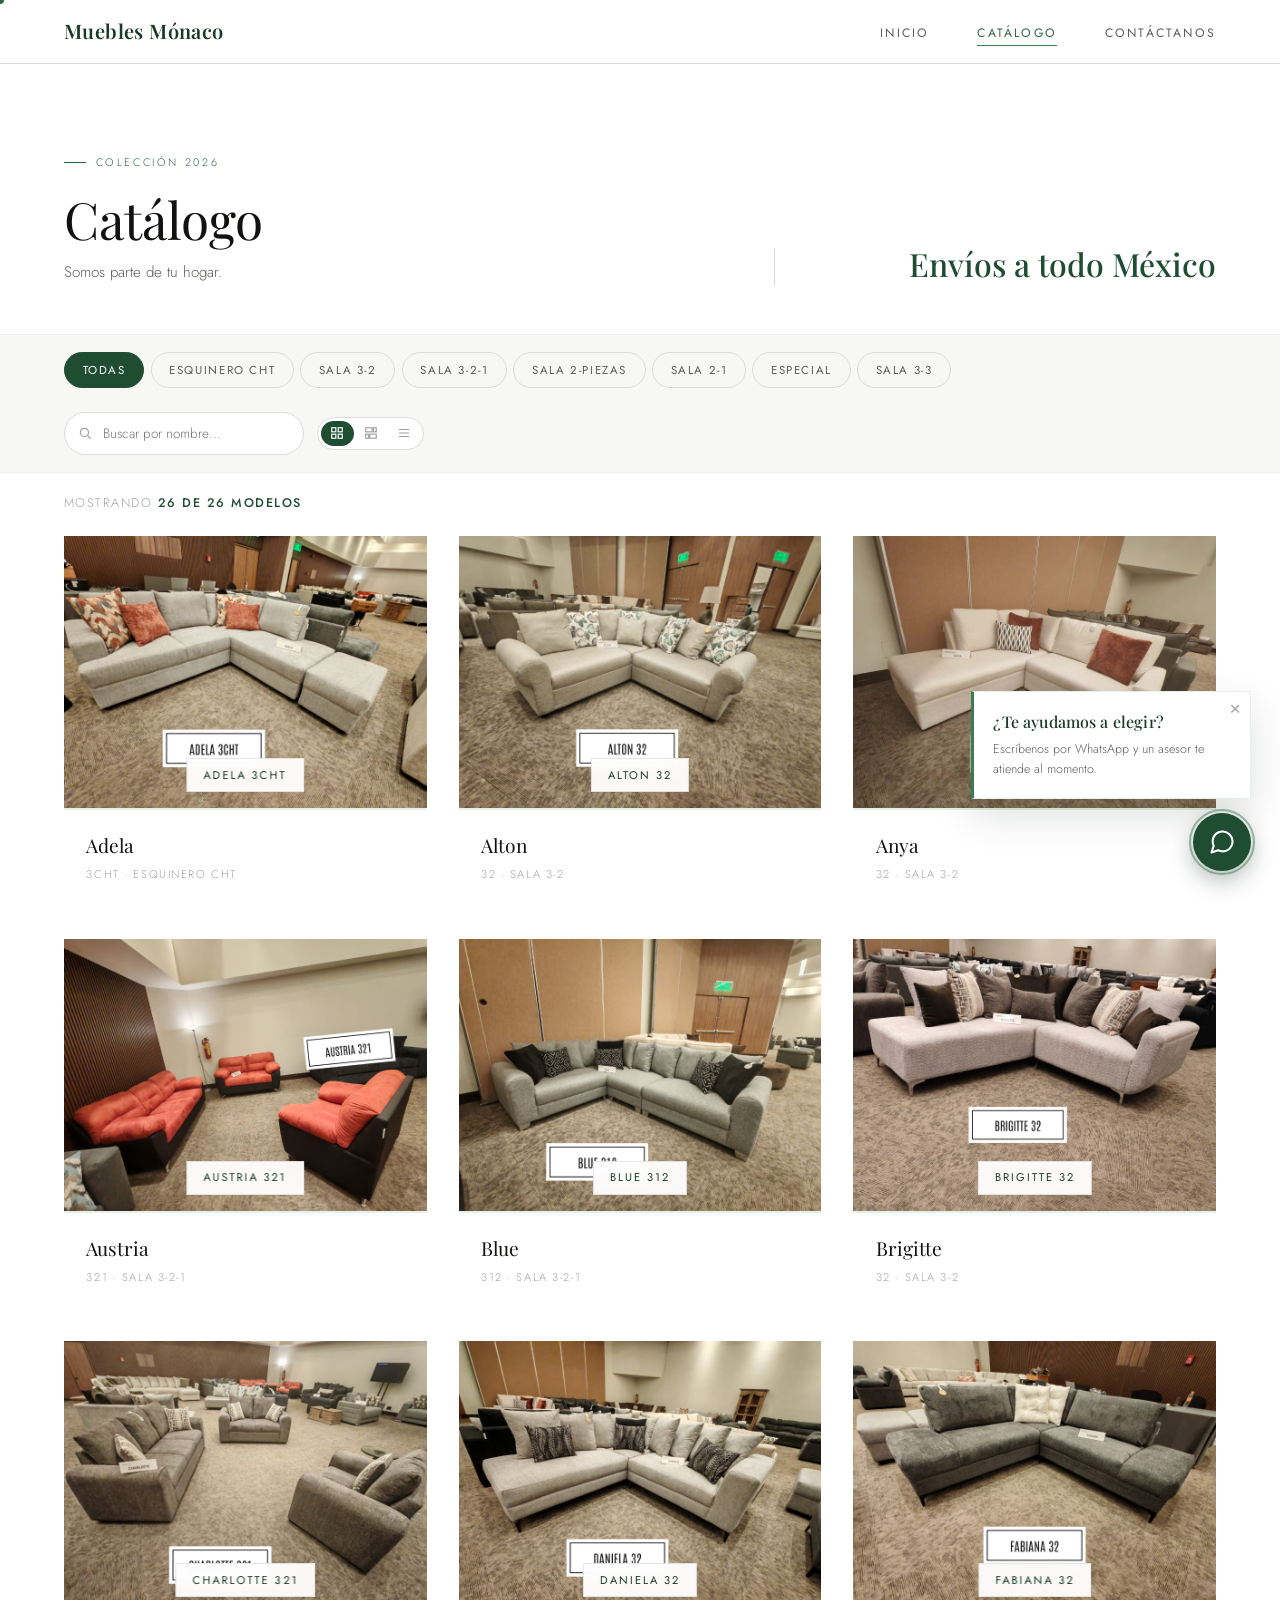
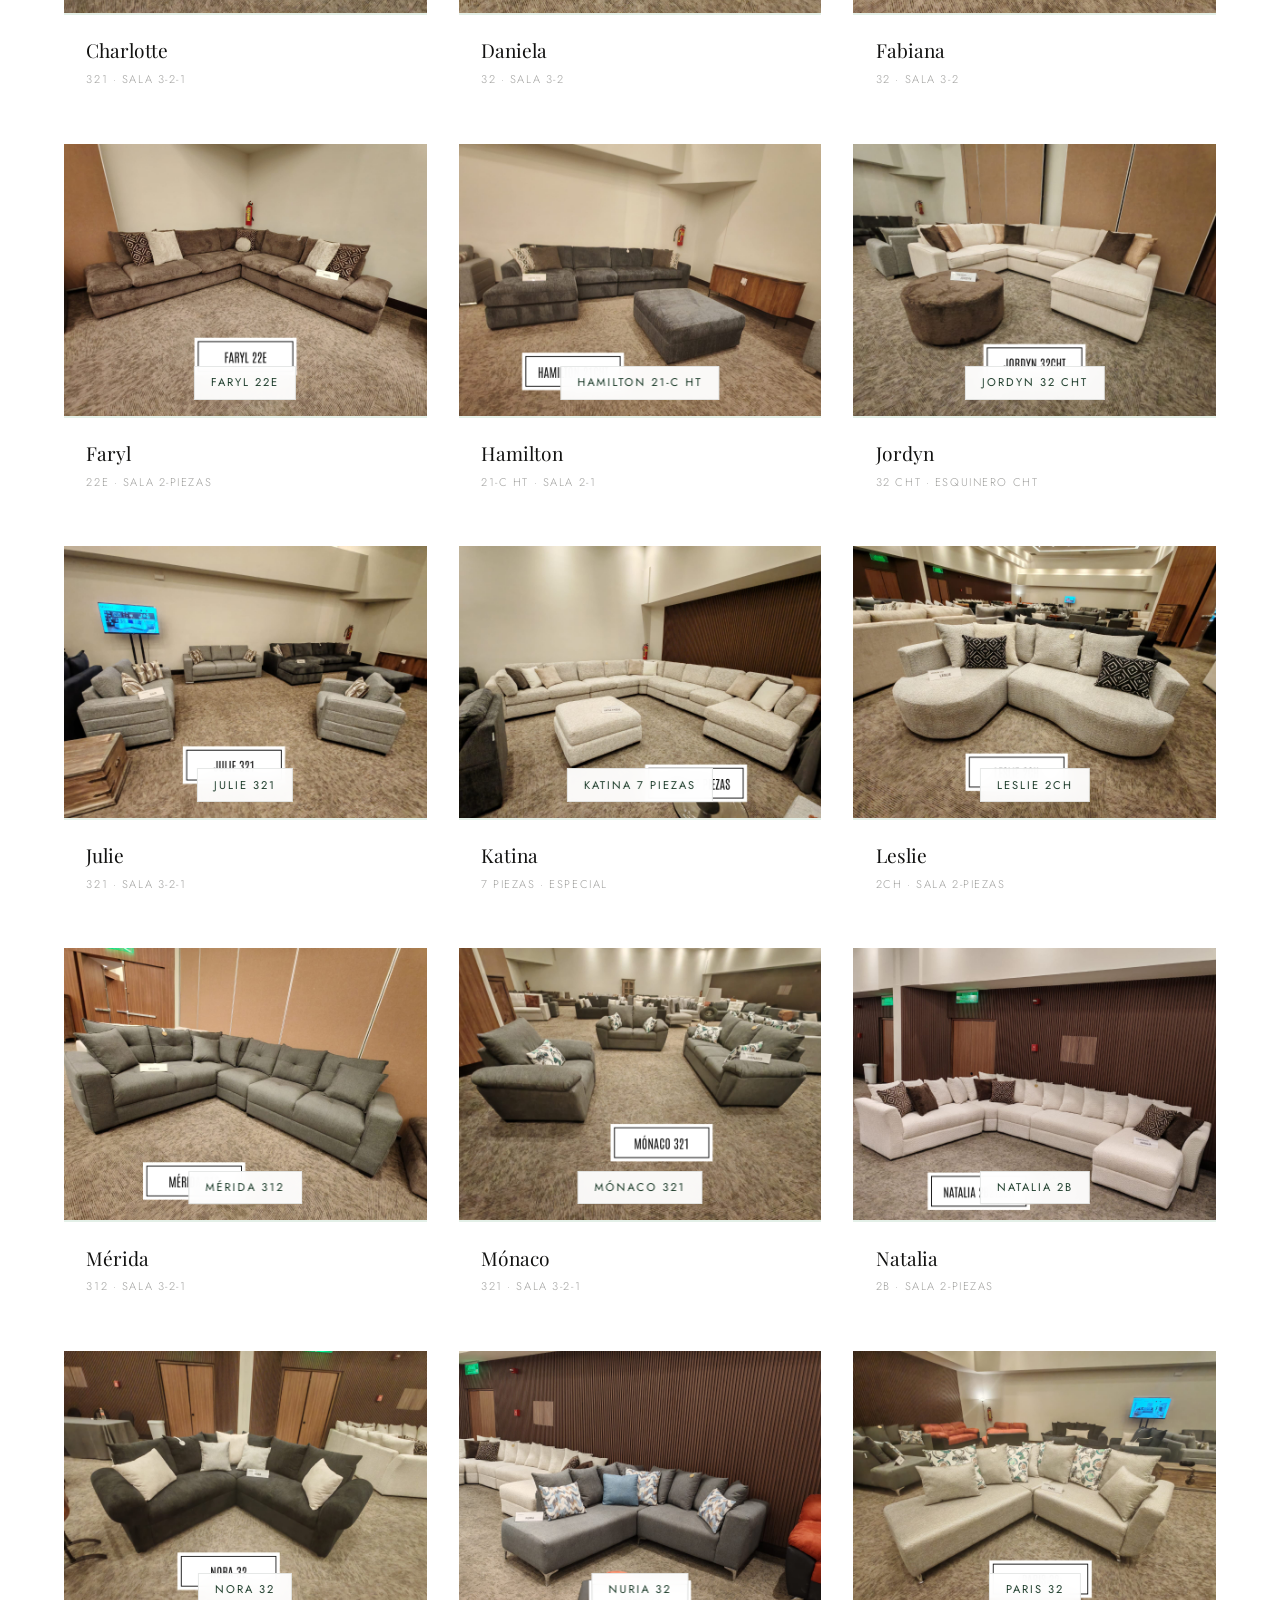
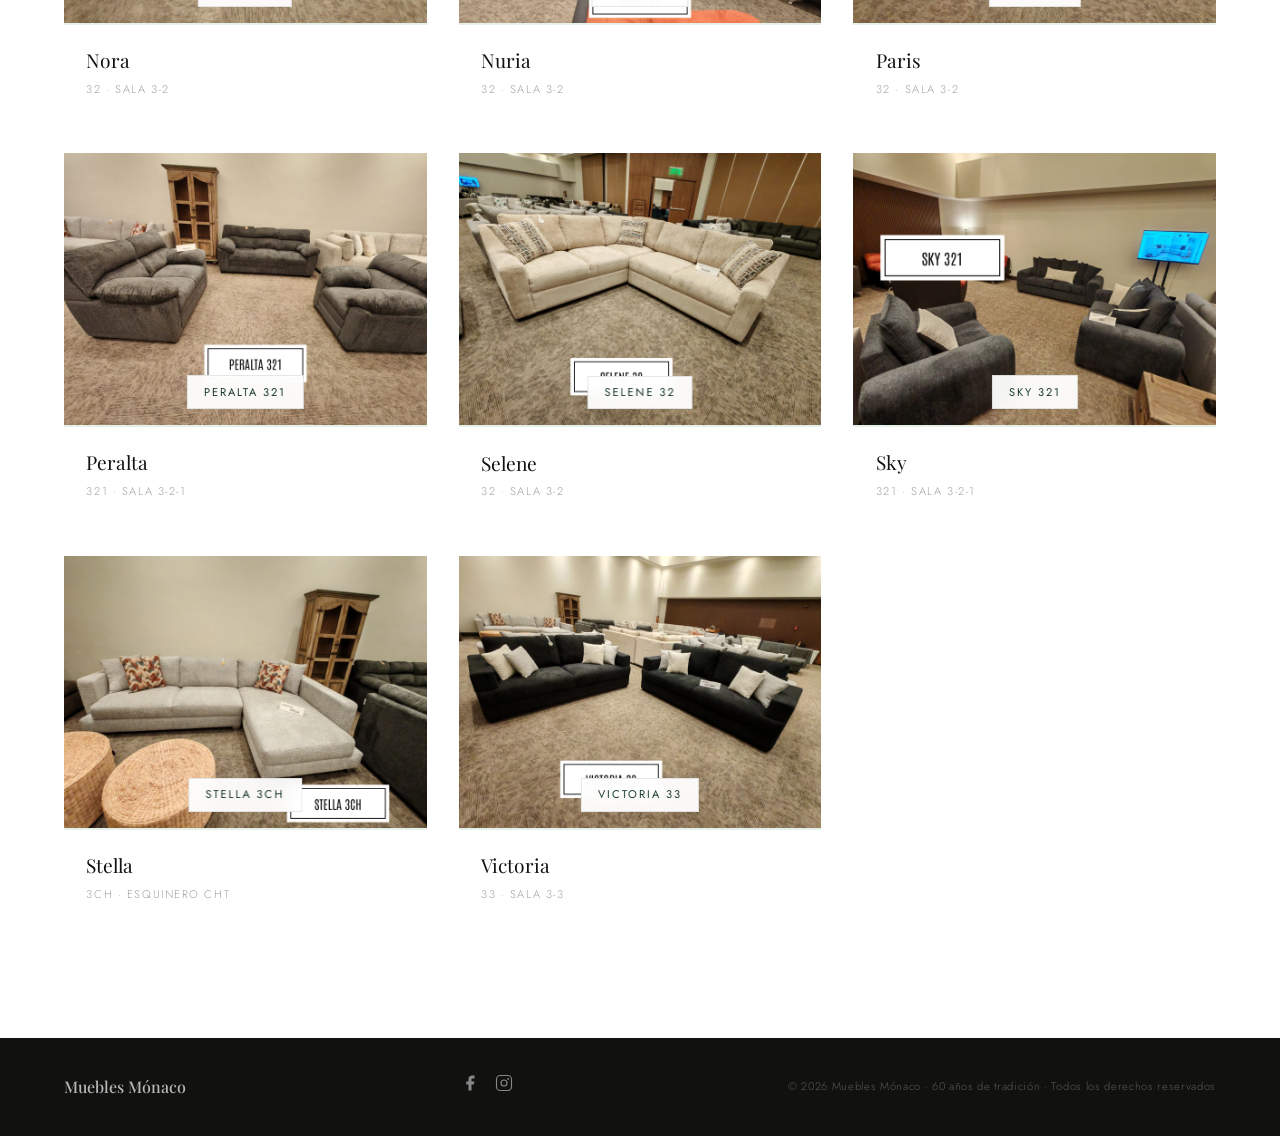
==== commit 86443894: "No hice nada" ====
--- a/catalogo.html
+++ b/catalogo.html
@@ -626,7 +626,7 @@
   <div class="cat-header-inner">
     <div class="reveal">
       <p class="section-tag">Colección 2026</p>
-      <h1 class="section-h">Catálogo <em>Mónaco</em></h1>
+      <h1 class="section-h">Catálogo </h1>
       <p class="cat-sub">Somos parte de tu hogar.</p>
     </div>
     <div class="cat-meta reveal">
@@ -745,7 +745,7 @@
     <a href="https://www.facebook.com/people/The-Aztec-Furniture/100095145165858/" target="_blank" aria-label="Facebook">
       <svg viewBox="0 0 24 24" width="18" fill="white"><path d="M18 2h-3a5 5 0 00-5 5v3H7v4h3v8h4v-8h3l1-4h-4V7a1 1 0 011-1h3z"/></svg>
     </a>
-    <a href="https://www.instagram.com/aztec.furtniture?igsh=MTFlYXo5NHBuaTRqOQ%3D%3D&utm_source=qr" target="_blank" aria-label="Instagram">
+    <a href="https://www.instagram.com/aztec.furniture_/" target="_blank" aria-label="Instagram">
       <svg viewBox="0 0 24 24" width="18" fill="none" stroke="white" stroke-width="1.5"><rect x="2" y="2" width="20" height="20" rx="5"/><circle cx="12" cy="12" r="4"/><circle cx="17.5" cy="6.5" r="0.5" fill="white"/></svg>
     </a>
   </div>
